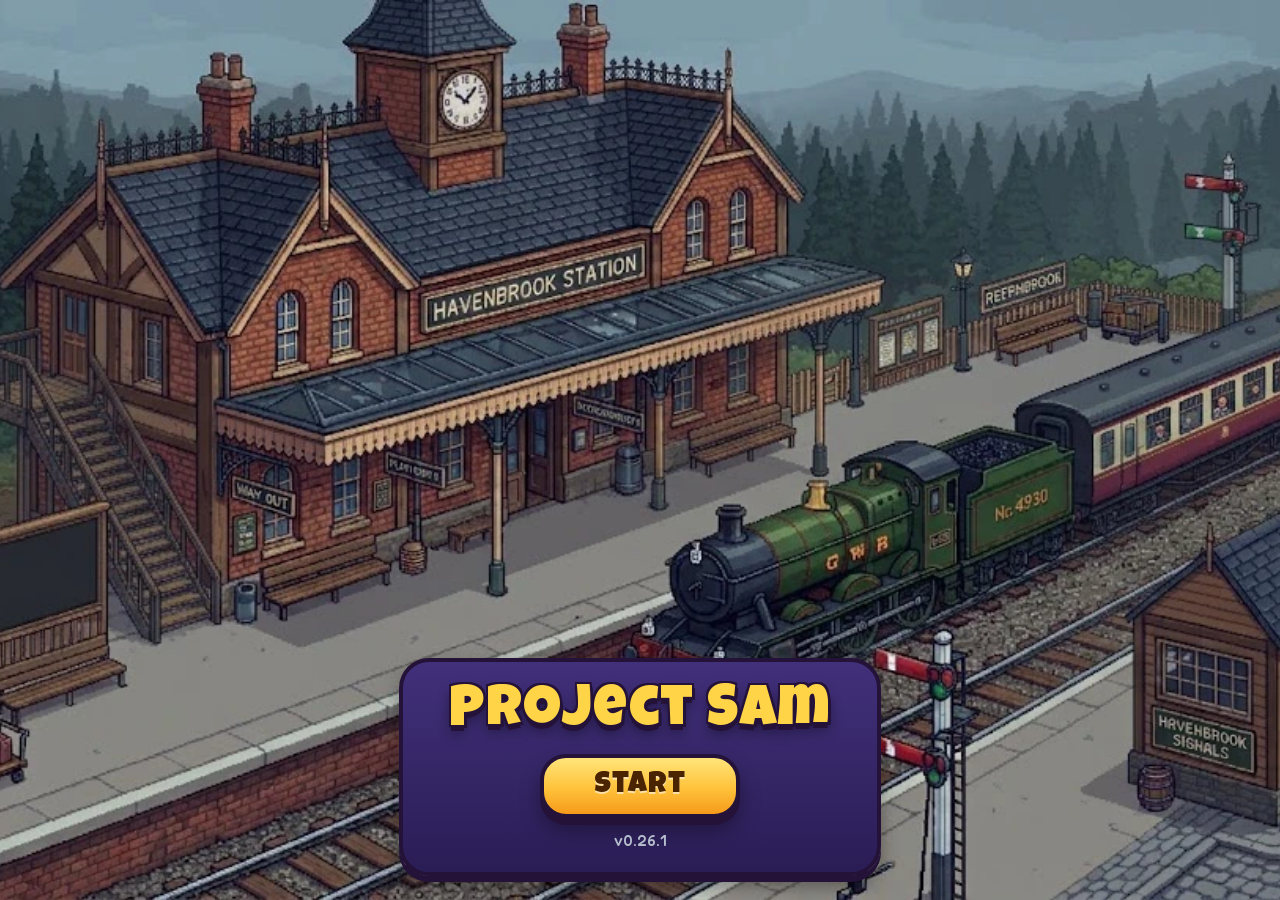
==== index.html @ e3037da8 "fix: Letter Jumble can't get stuck from mashing letters (v0.26.1) A wrong try cleared the slots 500 " ====
<!doctype html>
<html lang="en-GB">
<head>
  <meta charset="utf-8">
  <!-- Fill the iPad screen, no pinch or double-tap zoom while playing. -->
  <meta name="viewport" content="width=device-width, initial-scale=1, maximum-scale=1, user-scalable=no, viewport-fit=cover">
  <!-- Added to the Home Screen, it opens full screen like an app. -->
  <meta name="apple-mobile-web-app-capable" content="yes">
  <meta name="mobile-web-app-capable" content="yes">
  <meta name="apple-mobile-web-app-status-bar-style" content="black-translucent">
  <!-- The Home Screen icon: the castle (Sam). -->
  <link rel="apple-touch-icon" href="assets/icons/apple-touch-icon.png">
  <meta name="apple-mobile-web-app-title" content="Project Sam">
  <title>Project Sam</title>
  <!-- STAMP (tools/stamp.py writes this; don't edit by hand) -->
  <script type="importmap">{
  "imports": {
    "./js/castle-ui.js": "./js/castle-ui.js?v=0.26.1",
    "./js/castle.js": "./js/castle.js?v=0.26.1",
    "./js/characters.js": "./js/characters.js?v=0.26.1",
    "./js/dialogue.js": "./js/dialogue.js?v=0.26.1",
    "./js/engine.js": "./js/engine.js?v=0.26.1",
    "./js/firebase-net.js": "./js/firebase-net.js?v=0.26.1",
    "./js/fit.js": "./js/fit.js?v=0.26.1",
    "./js/game.js": "./js/game.js?v=0.26.1",
    "./js/lobby.js": "./js/lobby.js?v=0.26.1",
    "./js/main.js": "./js/main.js?v=0.26.1",
    "./js/mission-more.js": "./js/mission-more.js?v=0.26.1",
    "./js/mission-ui.js": "./js/mission-ui.js?v=0.26.1",
    "./js/missions.js": "./js/missions.js?v=0.26.1",
    "./js/multiplayer-ui.js": "./js/multiplayer-ui.js?v=0.26.1",
    "./js/net-engine.js": "./js/net-engine.js?v=0.26.1",
    "./js/net.js": "./js/net.js?v=0.26.1",
    "./js/puppets.js": "./js/puppets.js?v=0.26.1",
    "./js/save.js": "./js/save.js?v=0.26.1",
    "./js/sound.js": "./js/sound.js?v=0.26.1",
    "./js/ui.js": "./js/ui.js?v=0.26.1",
    "./js/version.js": "./js/version.js?v=0.26.1",
    "./js/voice.js": "./js/voice.js?v=0.26.1"
  }
}</script>
  <link rel="stylesheet" href="css/style.css?v=0.26.1">
  <!-- /STAMP -->
</head>
<body>
  <!-- 1. The station: Sam's picture and a Start button. -->
  <!-- The whole game, designed at iPad size and shrunk evenly to fit
       smaller screens (phones), by js/fit.js. -->
  <div id="app">
    <section id="screen-station" class="screen station">
      <img id="station-picture" src="assets/station.webp" alt="Havenbrook Station">
      <div class="station-panel">
        <h1 id="title">Project Sam</h1>
        <button id="carry-on" class="big" hidden>Carry on</button>
        <button id="rejoin" class="big" hidden>Rejoin your game</button>
        <button id="start" class="big">Start</button>
        <button id="debug" class="big" hidden>Test a mission</button>
        <p id="version">v0.0.0</p>
      </div>
    </section>

    <!-- 2. Who do you want to be? -->
    <!-- Phase 8: single player or multiplayer (Sam), with icons. -->
    <section id="screen-mode" class="screen pick" hidden>
      <h2>How do you want to play?</h2>
      <div class="mode-buttons">
        <button id="mode-single" class="big mode-button"><span class="mode-icon" data-icon="one"></span>Single player</button>
        <button id="mode-multi" class="big mode-button"><span class="mode-icon" data-icon="many"></span>Multiplayer</button>
      </div>
      <button id="mode-back" class="small">Back</button>
    </section>

    <section id="screen-multi" class="screen pick" hidden>
      <h2>Multiplayer</h2>
      <p class="hint">Everyone plays on their own iPad or phone. Keep your role secret!</p>
      <div class="mode-buttons">
        <button id="multi-host" class="big mode-button"><span class="mode-icon" data-icon="crown"></span>Host a game</button>
        <button id="multi-join" class="big mode-button"><span class="mode-icon" data-icon="key"></span>Join a game</button>
      </div>
      <p id="multi-error" class="most-votes" hidden></p>
      <button id="multi-back" class="small">Back</button>
    </section>

    <section id="screen-mp-join" class="screen pick" hidden>
      <h2>Type the code</h2>
      <p class="hint">Ask the host for the 4 symbols on their screen.</p>
      <div id="mp-join-slots" class="code-slots"></div>
      <div id="mp-join-symbols" class="symbol-buttons"></div>
      <p id="mp-join-error" class="most-votes" hidden></p>
      <div class="mode-buttons">
        <button id="mp-join-clear" class="small">Start again</button>
        <button id="mp-join-go" class="big" disabled>Join</button>
      </div>
      <button id="mp-join-back" class="small">Back</button>
    </section>

    <section id="screen-lobby" class="screen pick" hidden>
      <h2 id="lobby-title">Your game</h2>
      <div id="lobby-code" class="code-slots"></div>
      <p id="lobby-hint" class="hint"></p>
      <label id="lobby-name-row" class="name-row">Your first name
        <input id="lobby-name" type="text" maxlength="12" autocomplete="off" autocapitalize="words" spellcheck="false" placeholder="Type it here">
      </label>
      <div id="lobby-players" class="final-votes"></div>
      <div id="lobby-cards" class="cards"></div>
      <button id="lobby-start" class="big" hidden disabled>Start the game</button>
      <div id="lobby-soon" class="mission-result" hidden>
        <p>The game has started! Multiplayer is still being built, so this is as far as it goes for now.</p>
        <button id="lobby-leave" class="big">Back to the station</button>
      </div>
    </section>

    <section id="screen-pick" class="screen pick" hidden>
      <h2>Who do you want to be?</h2>
      <div id="cards" class="cards"></div>
      <button id="choose" class="big" disabled>Choose</button>
    </section>

    <!-- 3. Who you are, and your secret: Faithful or Traitor. The castle
         comes next (Phase 3). -->
    <section id="screen-ready" class="screen ready" hidden>
      <div id="ready-badge" class="badge big-badge"></div>
      <h2 id="ready-who"></h2>
      <p id="ready-side" class="ready-side"></p>
      <p class="ready-next">The train to the castle leaves soon...</p>
      <button id="to-castle" class="big">All aboard!</button>
    </section>

    <!-- 3b. The train ride to the castle (the steam train sound plays here). -->
    <section id="screen-train" class="screen train" hidden>
      <h2 class="train-text">All aboard! The train is taking you to the castle...</h2>
    </section>

    <!-- 4. The castle: walk around the rooms as a paper puppet (castle-ui.js,
         puppets.js). Tap the floor to walk, a door to change room, someone to
         chat. -->
    <section id="screen-castle" class="screen castle" hidden>
      <div id="stage" class="stage">
        <img id="room-picture" class="room-picture" alt="">
        <div id="puppets" class="puppets"></div>
        <!-- Names in their own layer on top, spaced apart: easy to tap. -->
        <div id="names" class="names"></div>
        <button id="door-left" class="door door-left"></button>
        <button id="door-right" class="door door-right"></button>
      </div>
      <div class="topbar castle-top">
        <h2 id="castle-day">Day 1 at the castle</h2>
        <button id="voices" class="small">Voices: On</button>
      </div>
      <p id="fellows" class="fellows" hidden></p>
      <p id="no-murder" class="no-murder" hidden>No murder tonight</p>
      <p id="room-name" class="room-name"></p>
      <p class="hint walk-hint">Tap the floor to walk. Tap someone to chat.</p>
      <button id="to-table" class="big table-button">Go to the Round Table</button>
    </section>

    <!-- 5. A chat: pick a question, they answer. -->
    <section id="screen-chat" class="screen chat" hidden>
      <div id="chat-picture" class="chat-picture"></div>
      <h2 id="chat-name"></h2>
      <div id="bubble" class="bubble" hidden>
        <p id="bubble-text"></p>
        <ol id="bubble-list" class="bubble-list" hidden></ol>
      </div>
      <div id="questions" class="questions"></div>
      <button id="chat-back" class="big">Back</button>
    </section>

    <!-- 5a. Joining two people who are chatting. -->
    <section id="screen-join" class="screen chat" hidden>
      <div id="join-pictures" class="join-pictures"></div>
      <h2 id="join-names"></h2>
      <div class="bubble"><p><b id="join-who"></b> <span id="join-text"></span></p></div>
      <div id="join-actions" class="join-actions"></div>
      <button id="join-back" class="big">Back</button>
    </section>

    <!-- 5b. Round Table talk: people accuse and defend; Sam joins in. -->
    <!-- The slow-motion walk to the Round Table, every day (Sam). -->
    <section id="screen-walk" class="screen table walk" hidden>
      <h2 id="walk-title">The Round Table</h2>
      <div id="walk-line" class="walk-line"></div>
    </section>

    <section id="screen-talk" class="screen table" hidden>
      <h2>The Round Table</h2>
      <div id="talk-lines" class="talk-lines"></div>
      <div id="talk-options" class="questions" hidden></div>
      <button id="to-vote" class="big" hidden>Time to vote</button>
    </section>

    <!-- 6. The Round Table: tap who you think is a Traitor. -->
    <section id="screen-table" class="screen table" hidden>
      <h2>Who do you think is a Traitor?</h2>
      <div id="table-cards" class="cards"></div>
      <button id="cast-vote" class="big" disabled>Write it on my chalkboard</button>
    </section>

    <!-- 7. Everyone shows their chalkboard. -->
    <section id="screen-votes" class="screen table" hidden>
      <h2>The votes</h2>
      <div id="boards" class="boards"></div>
      <p id="tally" class="tally" hidden></p>
      <p id="most-votes" class="most-votes" hidden></p>
      <button id="to-reveal" class="big" hidden>Find out...</button>
    </section>

    <!-- 8. Banished: drum roll, then "I am a... FAITHFUL!" -->
    <section id="screen-banished" class="screen table" hidden>
      <div id="banished-picture"></div>
      <h2 id="banished-name"></h2>
      <p id="reveal" class="reveal"></p>
      <div id="after-reveal" hidden>
        <button id="next-day" class="big">Night falls...</button>
      </div>
      <div id="game-over" class="game-over" hidden>
        <p id="game-over-text"></p>
        <button id="play-again" class="big">Play again</button>
      </div>
    </section>

    <!-- The final after day 12: end it, or banish again? (Sam) -->
    <!-- The final at the fire pit (Sam's drawings): green flame to end the
         game, red flame to banish again. -->
    <section id="screen-final" class="screen table final" hidden>
      <h2>The final!</h2>
      <p id="final-text" class="most-votes final-text"></p>
      <div id="final-choice" class="final-choice"></div>
      <div id="final-stage" class="final-stage" hidden>
        <div id="final-speaker" class="final-speaker"></div>
        <div class="pit">
          <img id="final-flame" class="flame" alt="" hidden>
          <img class="fire-pit" src="assets/final/fire-pit.png" alt="The fire pit">
        </div>
      </div>
      <div id="final-votes" class="final-votes"></div>
      <p id="final-result" class="most-votes" hidden></p>
      <button id="final-next" class="big" hidden></button>
    </section>

    <!-- The end: the big reveal, the money, a party, every Traitor (Sam). -->
    <section id="screen-ending" class="screen table ending" hidden>
      <h2 id="ending-title">The big reveal!</h2>
      <div id="ending-reveal" class="final-votes"></div>
      <div id="ending-result" class="ending-result" hidden>
        <p id="ending-winner" class="reveal"></p>
        <p id="ending-money" class="most-votes"></p>
        <p class="gone-title">All the Traitors this game</p>
        <div id="ending-traitors" class="final-votes"></div>
        <button id="ending-play-again" class="big">Play again</button>
      </div>
      <div id="confetti" class="confetti" hidden></div>
    </section>

    <!-- 9. Night, for a Faithful: wait... is there a letter? -->
    <section id="screen-night" class="screen night" hidden>
      <h2 id="night-title">Night falls...</h2>
      <p id="night-text" class="night-text">The Traitors are meeting in secret.</p>
      <!-- A sealed letter: tap it to open (Gareth). -->
      <button id="envelope" class="envelope" hidden>
        <span class="envelope-flap"></span>
        <span class="wax-seal">T</span>
        <span class="envelope-label">Tap to open</span>
      </button>
      <div id="letter" class="letter" hidden>
        <p>By order of the Traitors,</p>
        <p id="letter-big" class="letter-big">you have been murdered.</p>
      </div>
      <button id="to-breakfast" class="big" hidden>Go to breakfast</button>
      <div id="night-over" class="game-over" hidden>
        <button id="night-play-again" class="big">Play again</button>
      </div>
    </section>

    <!-- 10. Night, for a Traitor: the secret meeting. You pick. -->
    <section id="screen-traitors" class="screen traitors-room" hidden>
      <h2>The Traitors' secret meeting</h2>
      <div id="traitor-ideas" class="ideas"></div>
      <p id="meeting-hint" class="hint">Who will the Traitors murder tonight? You pick.</p>
      <div id="victim-cards" class="cards"></div>
      <button id="murder" class="big" disabled>Send the letter</button>
    </section>

    <!-- 11. Breakfast: people arrive in little groups. Who's missing? -->
    <!-- Debug menu (address ends ?debug): play any mission on its own. -->
    <section id="screen-debug" class="screen mission" hidden>
      <h2>Test a mission</h2>
      <div id="debug-missions" class="questions"></div>
      <button id="debug-back" class="big">Back</button>
    </section>

    <!-- Today's mission (docs/missions.md). -->
    <section id="screen-mission" class="screen mission" hidden>
      <h2 id="mission-name"></h2>
      <p id="mission-how" class="mission-how"></p>
      <p id="mission-status" class="mission-status"></p>
      <div id="bells" class="bells" hidden></div>
      <div id="pies" class="pies" hidden></div>
      <div id="catapult" class="catapult" hidden></div>
      <div id="mission-play" class="mission-play" hidden></div>
      <div id="cooking" class="cooking" hidden>
        <div class="diner"><div id="diner-picture"></div><p id="diner-clue" class="diner-clue"></p></div>
        <div id="trucks" class="trucks"></div>
        <button id="serve" class="big" disabled>Serve dinner!</button>
      </div>
      <button id="mission-go" class="big">Start the mission</button>
      <div id="mission-result" class="mission-result" hidden>
        <p id="mission-score"></p>
        <p id="mission-pot"></p>
        <p id="mission-extra"></p>
        <p id="mission-shield"></p>
        <div id="mission-leaders" class="leaders"></div>
        <button id="mission-done" class="big">Go to the castle</button>
      </div>
    </section>

    <section id="screen-breakfast" class="screen breakfast" hidden>
      <h2>Breakfast</h2>
      <div id="arrivals" class="arrivals"></div>
      <!-- The missing one, in a big panel; a red X is drawn across them. -->
      <div id="crossout" class="crossout" hidden>
        <div class="crossout-frame">
          <div id="crossout-picture"></div>
          <svg class="red-x" viewBox="0 0 100 100" preserveAspectRatio="none" aria-hidden="true">
            <line x1="6" y1="6" x2="94" y2="94" pathLength="1"/>
            <line x1="94" y1="6" x2="6" y2="94" pathLength="1"/>
          </svg>
        </div>
        <p id="missing" class="most-votes"></p>
      </div>
      <!-- Then everyone: the ones who have gone are crossed out. -->
      <div id="gone-box" class="gone-box" hidden>
        <p class="gone-title">Everyone at the castle</p>
        <div id="gone" class="gone-row"></div>
      </div>
      <div id="quiet-news" class="quiet-news" hidden>
        <p class="quiet-title">Announcement for TONIGHT</p>
        <p>After today's Round Table, the Traitors will NOT murder anyone tonight.</p>
      </div>
      <p id="dagger-news" class="most-votes dagger-news" hidden></p>
      <button id="start-day" class="big" hidden>Start the day</button>
      <div id="breakfast-over" class="game-over" hidden>
        <p id="breakfast-over-text"></p>
        <button id="breakfast-play-again" class="big">Play again</button>
      </div>
    </section>
    <!-- Multiplayer: who we're waiting for; the host can stop waiting. -->
    <div id="waiting" class="waiting" hidden>
      <span id="waiting-text"></span>
      <button id="dont-wait" class="small" hidden>Don't wait</button>
    </div>
    <!-- Pause: who's who (Gareth). -->
    <button id="pause" class="pause" hidden aria-label="Pause">||</button>
    <div id="overview" class="overview" hidden>
      <h2 id="overview-title">Who's who</h2>
      <p id="overview-pot" class="overview-pot"></p>
      <div id="overview-people" class="overview-people"></div>
      <button id="overview-close" class="big">Back to the game</button>
    </div>
  </div>
  <!-- Phones held upright: please turn sideways. -->
  <div id="turn" class="turn" hidden>
    <div class="turn-phone"></div>
    <p>Turn your phone sideways to play!</p>
  </div>

  <script type="module" src="js/main.js?v=0.26.1"></script>
</body>
</html>
---- css/style.css ----
/* Whole-screen game page for the iPad. */
:root {
  --bg: #1c1f29;
  --panel: rgba(20, 22, 30, 0.82);
  --text: #ffffff;
  --muted: #b5bccc;
  --accent: #f2c14e;
}

html, body {
  margin: 0;
  height: 100%;
  background: var(--bg);
  color: var(--text);
  font-family: var(--font);
  /* Touch play: no text selection, no grey tap flash, no browser pinch. */
  -webkit-user-select: none;
  user-select: none;
  -webkit-tap-highlight-color: transparent;
  touch-action: none;
  overflow: hidden;
}

[hidden] { display: none !important; }

/* Every screen fills the iPad, clear of the rounded corners and home bar. */
.screen {
  position: fixed;
  inset: 0;
  display: flex;
  flex-direction: column;
  align-items: center;
  justify-content: center;
  gap: 16px;
  padding: max(16px, env(safe-area-inset-top)) max(16px, env(safe-area-inset-right))
           max(16px, env(safe-area-inset-bottom)) max(16px, env(safe-area-inset-left));
  box-sizing: border-box;
}

h1, h2 { margin: 0; text-align: center; }
h2 { font-size: 34px; }

button.big {
  min-height: 64px;
  min-width: 200px;
  padding: 12px 32px;
  border: none;
  border-radius: 16px;
  background: var(--accent);
  color: #1c1f29;
  font: 700 28px var(--font);
}
button.big:disabled { opacity: 0.4; }
button.big:active { transform: scale(0.97); }

/* 1. Station */
.station { padding: 0; justify-content: flex-end; }
#station-picture {
  position: absolute;
  inset: 0;
  width: 100%;
  height: 100%;
  object-fit: cover;
}
.station-panel {
  position: relative;
  margin-bottom: max(24px, env(safe-area-inset-bottom));
  padding: 20px 40px;
  border-radius: 20px;
  background: var(--panel);
  display: flex;
  flex-direction: column;
  align-items: center;
  gap: 12px;
}
#title { font-size: 48px; }
#version { margin: 0; font-size: 16px; color: var(--muted); }

/* 2. Pick a character: the grid can scroll (in portrait it won't all fit). */
.pick { justify-content: flex-start; }
.cards {
  flex: 1;
  width: 100%;
  overflow-y: auto;
  touch-action: pan-y;
  /* Rows of cards, centred, each card as tall as its words (Gareth: rows
     centred; text never outside its box). */
  display: flex;
  flex-wrap: wrap;
  justify-content: center;
  gap: 10px;
  align-content: flex-start;
  align-items: stretch;
}
.card {
  flex: 0 0 150px;
  box-sizing: border-box;
  height: auto;
  display: flex;
  flex-direction: column;
  align-items: center;
  gap: 4px;
  padding: 10px 6px;
  min-height: 140px;
  border: 3px solid transparent;
  border-radius: 14px;
  background: #2a2f3d;
  color: var(--text);
  font-family: inherit;
}
.card.picked { border-color: var(--accent); background: #3a3524; }
.card-name { font-size: 17px; font-weight: 700; text-align: center; overflow-wrap: anywhere; }
.card-about { font-size: 13px; color: var(--muted); text-align: center; overflow-wrap: anywhere; }

.badge {
  width: 56px;
  height: 56px;
  border-radius: 50%;
  display: flex;
  align-items: center;
  justify-content: center;
  font-size: 22px;
  font-weight: 800;
  color: #fff;
  flex: none;
}
.big-badge { width: 120px; height: 120px; font-size: 48px; }

/* Sam's drawings: the whole picture, on its own bit of paper. */
.portrait {
  height: 84px;
  max-width: 100%;
  object-fit: contain;
  border-radius: 8px;
  flex: none;
}
.big-portrait { height: min(46cqh, 340px); border-radius: 14px; }

/* 3. Ready: who you are and your secret */
.ready-side { font-size: 28px; font-weight: 700; margin: 0; }
.ready-side.faithful { color: #7fc4f5; }
.ready-side.traitor { color: #ff7b6b; }
.ready-next { font-size: 20px; color: var(--muted); }

/* 4. The castle: Sam and Gareth's picture behind everything. */
.castle {
  justify-content: flex-start;
  background: url("../assets/castle.jpg") center / cover no-repeat;
}
.castle .cards, .table .cards { background: rgba(20, 22, 30, 0.55); border-radius: 14px; padding: 8px; box-sizing: border-box; }
.topbar { width: 100%; display: flex; align-items: center; justify-content: space-between; gap: 12px; }
.topbar h2, .castle .hint, .fellows { text-shadow: 0 2px 6px #000; }
.hint { margin: 0; font-size: 18px; }
.fellows { margin: 0; font-size: 20px; font-weight: 700; color: #ff9b8c; background: rgba(0,0,0,0.5); padding: 6px 14px; border-radius: 10px; }
button.small {
  min-height: 48px;
  padding: 8px 18px;
  border: none;
  border-radius: 12px;
  background: rgba(255, 255, 255, 0.9);
  color: #1c1f29;
  font: 700 18px var(--font);
}

/* 5. A chat */
.chat { background: #2a2433; }
.chat .big-portrait { height: min(30cqh, 220px); }
.bubble {
  max-width: 560px;
  background: #fff;
  color: #1c1f29;
  border-radius: 20px;
  padding: 14px 22px;
  font-size: 22px;
  font-weight: 600;
}
.bubble p { margin: 0; }
.bubble-list { margin: 8px 0 0; padding: 0; list-style: none; font-size: 20px; }
.questions { display: grid; grid-template-columns: 1fr 1fr; gap: 10px; max-width: 640px; width: 100%; }
.question {
  min-height: 60px;
  border: none;
  border-radius: 14px;
  background: #3b5998;
  color: #fff;
  font: 700 19px var(--font);
}
.question:active { transform: scale(0.97); }

/* 6-8. The Round Table room */
.table {
  justify-content: flex-start;
  background: linear-gradient(rgba(10, 8, 6, 0.45), rgba(10, 8, 6, 0.45)),
              url("../assets/round-table.jpg") center / cover no-repeat;
}
.table h2 { text-shadow: 0 2px 6px #000; }

/* Chalkboards: dark board, wooden frame, chalky writing. */
.boards {
  flex: 1;
  width: 100%;
  overflow-y: auto;
  touch-action: pan-y;
  display: grid;
  grid-template-columns: repeat(auto-fill, minmax(150px, 1fr));
  gap: 10px;
  align-content: start;
}
.chalkboard {
  display: flex;
  flex-direction: column;
  align-items: center;
  gap: 4px;
  padding: 10px 8px 12px;
  background: #2f3b33;
  border: 6px solid #8a5a33;
  border-radius: 6px;
  box-shadow: 0 3px 8px rgba(0, 0, 0, 0.6);
  animation: pop 0.25s ease-out;
}
.board-voter { font-size: 14px; color: #c8d0c8; }
.chalk {
  font-family: "Chalkboard SE", "Chalkboard", "Comic Sans MS", cursive;
  font-size: 21px;
  color: #f4f4ec;
  text-align: center;
}
@keyframes pop { from { transform: scale(0.6); opacity: 0; } to { transform: scale(1); opacity: 1; } }
.most-votes { margin: 0; font-size: 24px; font-weight: 700; text-shadow: 0 2px 6px #000; }

/* 8. Banished */
#screen-banished { justify-content: center; }
.reveal { font-size: 44px; font-weight: 800; margin: 0; min-height: 56px; text-shadow: 0 3px 8px #000; }
.reveal.faithful { color: #7fc4f5; }
.reveal.traitor { color: #ff7b6b; }
.game-over { display: flex; flex-direction: column; align-items: center; gap: 12px; }
.game-over p { font-size: 26px; font-weight: 700; margin: 0; text-align: center; text-shadow: 0 2px 6px #000; }

/* 9-10. Night: a Faithful waits under the dark castle; the Traitors meet
   in their secret room (Gareth's pictures). */
.night {
  justify-content: center;
  background: linear-gradient(rgba(8, 4, 16, 0.78), rgba(8, 4, 16, 0.78)),
              url("../assets/castle.jpg") center / cover no-repeat;
}
.traitors-room {
  justify-content: flex-start;
  background: linear-gradient(rgba(8, 4, 16, 0.45), rgba(8, 4, 16, 0.45)),
              url("../assets/traitors-room.jpg") center / cover no-repeat;
}
.traitors-room .cards { background: rgba(40, 0, 0, 0.45); border-radius: 14px; padding: 8px; box-sizing: border-box; }
.night-text { font-size: 26px; margin: 0; text-align: center; }
.letter {
  background: #f3ead2;
  color: #3a1d12;
  padding: 24px 40px;
  border-radius: 6px;
  box-shadow: 0 6px 18px rgba(0, 0, 0, 0.7);
  font-family: "Snell Roundhand", "Apple Chancery", Georgia, serif;
  font-size: 30px;
  text-align: center;
  transform: rotate(-2deg);
  animation: pop 0.4s ease-out;
}
.letter p { margin: 4px 0; }
.letter-big { font-size: 40px; font-weight: 700; color: #8b1a1a; }
.ideas { display: flex; flex-direction: column; gap: 6px; width: 100%; max-width: 760px; }
.idea { margin: 0; background: rgba(120, 10, 10, 0.75); padding: 8px 14px; border-radius: 10px; font-size: 19px; }

/* 11. Breakfast (Gareth's breakfast room picture). */
.breakfast {
  justify-content: flex-start;
  background: linear-gradient(rgba(30, 20, 5, 0.3), rgba(30, 20, 5, 0.3)),
              url("../assets/breakfast.jpg") center / cover no-repeat;
}
.breakfast h2 { text-shadow: 0 2px 6px #000; }
.arrivals { flex: 1; width: 100%; overflow-y: auto; touch-action: pan-y; display: flex; flex-wrap: wrap; gap: 10px; align-content: flex-start; justify-content: center; }
.arrival { display: flex; gap: 8px; background: rgba(20, 22, 30, 0.75); padding: 8px 10px; border-radius: 14px; animation: pop 0.3s ease-out; }
.arrival-person { display: flex; flex-direction: column; align-items: center; gap: 4px; width: 92px; font-size: 14px; font-weight: 700; text-align: center; }
.arrival-person .portrait { height: 64px; }
.arrival-person .badge { width: 48px; height: 48px; font-size: 18px; }

/* Gone from the castle: greyed out with a red X (Sam's idea). */
.gone-box { background: rgba(20, 22, 30, 0.8); border-radius: 14px; padding: 6px 12px 10px; max-width: 100%; overflow-y: auto; touch-action: pan-y; animation: pop 0.4s ease-out; }
.gone-title { margin: 0 0 6px; font-weight: 700; text-align: center; color: #ffb3a8; }
.gone-row { display: flex; flex-wrap: wrap; gap: 6px; justify-content: center; }
.gone-person { position: relative; width: 80px; color: #aaa; }
/* Grey the picture only, so the red X on top stays red. */
.gone-person .portrait, .gone-person .badge { filter: grayscale(1) brightness(1.15); opacity: 0.85; }
.gone-person::after {
  content: "";
  position: absolute;
  top: 0; left: 50%;
  width: 64px; height: 64px;
  transform: translateX(-50%);
  background:
    linear-gradient(45deg, transparent 44%, #e22 44%, #e22 56%, transparent 56%),
    linear-gradient(-45deg, transparent 44%, #e22 44%, #e22 56%, transparent 56%);
}

/* The missing one at breakfast: a big panel, then a red X is drawn
   across it, one stroke at a time. */
.crossout { display: flex; flex-direction: column; align-items: center; gap: 12px; margin: auto 0; animation: pop 0.4s ease-out; }
.crossout-frame { position: relative; background: rgba(20, 22, 30, 0.8); padding: 14px; border-radius: 18px; }
.crossout-frame .big-portrait { height: min(42cqh, 300px); }
/* Two strokes, corner to corner, drawn one after the other. */
.red-x { position: absolute; inset: 0; width: 100%; height: 100%; pointer-events: none; overflow: visible; }
.red-x line {
  stroke: #e22;
  stroke-width: 7;
  stroke-linecap: round;
  stroke-dasharray: 1;
  stroke-dashoffset: 1;
  filter: drop-shadow(0 2px 3px rgba(0, 0, 0, 0.6));
}
.crossout.crossed .red-x line:nth-child(1) { animation: draw 0.4s ease-out forwards; }
.crossout.crossed .red-x line:nth-child(2) { animation: draw 0.4s ease-out 0.45s forwards; }
.crossout.crossed .big-portrait, .crossout.crossed .big-badge { filter: grayscale(1); transition: filter 0.6s 0.8s; }
@keyframes draw { to { stroke-dashoffset: 0; } }

/* ─── Show off the pictures (Gareth, 2026-10-24: "they get hidden but the
   panels quite a bit"). Panels are see-through and only as tall as they
   need to be; every screen has a picture behind it. ─────────────────────── */
.card { background: rgba(30, 34, 46, 0.78); backdrop-filter: blur(2px); -webkit-backdrop-filter: blur(2px); }
.card.picked { background: rgba(70, 60, 25, 0.88); }
.castle .cards, .table .cards, .traitors-room .cards { background: none; padding: 0; }
.castle { justify-content: space-between; }
.castle .cards, .table .cards, .traitors-room .cards {
  flex: 0 1 auto;
  max-height: 52cqh;
}
.castle .card, .table .card, .traitors-room .card { flex-basis: 120px; }
.castle .card, .table .card, .traitors-room .card { min-height: 0; padding: 6px 4px; }
.castle .card .card-about { display: none; }
.castle .portrait, .table .portrait, .traitors-room .portrait { height: 64px; }
.castle .badge, .table .badge, .traitors-room .badge { width: 48px; height: 48px; font-size: 18px; }

.table { background: linear-gradient(rgba(10, 8, 6, 0.15), rgba(10, 8, 6, 0.15)), url("../assets/round-table.jpg") center / cover no-repeat; justify-content: space-between; }
.boards { flex: 0 1 auto; max-height: 60cqh; grid-template-columns: repeat(auto-fill, minmax(120px, 1fr)); justify-content: center; }
.chalkboard { padding: 6px 6px 8px; border-width: 5px; }
.chalk { font-size: 18px; }

.chat {
  background: linear-gradient(rgba(20, 14, 30, 0.35), rgba(20, 14, 30, 0.35)),
              url("../assets/rooms/hall.jpg") center / cover no-repeat;
}
.chat h2 { text-shadow: 0 2px 6px #000; }
.ready {
  background: linear-gradient(rgba(20, 22, 30, 0.5), rgba(20, 22, 30, 0.5)),
              url("../assets/station.webp") center / cover no-repeat;
}
.ready h2, .ready p { text-shadow: 0 2px 6px #000; }
.night {
  background: linear-gradient(rgba(8, 4, 16, 0.55), rgba(8, 4, 16, 0.55)),
              url("../assets/castle.jpg") center / cover no-repeat;
}
.night h2, .night-text { text-shadow: 0 2px 6px #000; }
.pick {
  background: linear-gradient(rgba(20, 22, 30, 0.55), rgba(20, 22, 30, 0.55)),
              url("../assets/station.webp") center / cover no-repeat;
}
.arrivals { flex: 0 1 auto; }
.arrival { background: rgba(20, 22, 30, 0.6); }

/* Round Table talk */
.talk-lines { display: flex; flex-direction: column; gap: 8px; width: 100%; max-width: 760px; flex: 0 1 auto; overflow-y: auto; touch-action: pan-y; }
.talk-line { display: flex; align-items: center; gap: 10px; animation: pop 0.3s ease-out; }
.talk-line .portrait { height: 64px; }
.talk-line .badge { width: 48px; height: 48px; font-size: 18px; }
.talk-bubble { margin: 0; background: rgba(255, 255, 255, 0.92); color: #1c1f29; padding: 10px 16px; border-radius: 16px; font-size: 19px; }
/* Votes so far, during the chalkboards */
.tally { position: fixed; left: 50%; top: 40%; transform: translate(-50%, -50%); margin: 0; background: rgba(15, 20, 15, 0.92); border: 6px solid #8a5a33; border-radius: 10px; padding: 18px 28px; font: 28px "Chalkboard SE", "Chalkboard", "Comic Sans MS", cursive; color: #f4f4ec; text-align: center; animation: pop 0.3s ease-out; max-width: 80cqw; }

/* ─── The paper puppet castle ───────────────────────────────────────────── */
.castle { background: #0d0f14; padding: 0; justify-content: center; }
/* The room picture at its own shape (16:9), as big as fits; puppets are
   placed in fractions of it, so feet land on the floor at any screen size. */
.stage {
  position: relative;
  width: min(100cqw, calc((100cqh - 140px) * 16 / 9));   /* room for the button below */
  aspect-ratio: 16 / 9;
  overflow: hidden;
  touch-action: none;
}
.room-picture { position: absolute; inset: 0; width: 100%; height: 100%; object-fit: cover; user-select: none; -webkit-user-drag: none; }
.puppets { position: absolute; inset: 0; }
.puppet {
  position: absolute;
  transform: translate(-50%, -100%);
  display: flex;
  flex-direction: column;
  align-items: center;
  cursor: pointer;
}
.puppet-body { height: 100%; display: flex; align-items: flex-end; transform-origin: 50% 100%; }
.puppet-body img { height: 100%; filter: drop-shadow(0 4px 3px rgba(0, 0, 0, 0.55)); }
.puppet.flip .puppet-body img { transform: scaleX(-1); }
.puppet-badge { width: 70px; height: 70px; font-size: 26px; border: 4px solid #f4f1ea; box-shadow: 0 4px 6px rgba(0,0,0,0.5); }
/* Paper puppets wobble side to side as they walk. */
.puppet.walking .puppet-body { animation: waddle 0.45s ease-in-out infinite; }
@keyframes waddle {
  0%, 100% { transform: rotate(-6deg) translateY(0); }
  50% { transform: rotate(6deg) translateY(-4%); }
}
.puppet-name { margin-top: 2px; font-size: 12px; font-weight: 700; white-space: nowrap; background: rgba(0, 0, 0, 0.55); padding: 1px 6px; border-radius: 8px; }
.puppet.me .puppet-name { background: var(--accent); color: #1c1f29; }
.puppet-chat { visibility: hidden; position: absolute; top: -8px; background: #fff; color: #1c1f29; font-weight: 800; padding: 0 8px; border-radius: 10px; }
.puppet.chatting .puppet-chat { visibility: visible; animation: pop 0.3s ease-out; }
.door {
  position: absolute;
  top: 55%;
  min-height: 52px;
  padding: 6px 12px;
  border: none;
  border-radius: 12px;
  background: rgba(20, 22, 30, 0.75);
  color: #fff;
  font: 700 16px var(--font);
  z-index: 2000;   /* always above the puppets */
}
.door-left { left: 6px; }
.door-right { right: 6px; }
/* The words sit over the picture, top and bottom. */
.castle-top { position: absolute; top: max(8px, env(safe-area-inset-top)); left: 12px; right: 12px; width: auto; }
.castle .fellows { position: absolute; top: 60px; }
.room-name { position: absolute; top: 64px; right: 16px; margin: 0; font-size: 20px; font-weight: 700; text-shadow: 0 2px 6px #000; }
.walk-hint { position: absolute; bottom: 86px; text-shadow: 0 2px 6px #000; }
.table-button { position: absolute; bottom: max(14px, env(safe-area-inset-bottom)); }

/* ─── Gareth's round of fixes, 2026-10-24 ──────────────────────────────── */
/* Sam's portraits hang in picture frames: a gilt frame round a paper mat. */
.portrait {
  background: #f4f1ea;
  padding: 4px;
  border: 5px solid #b8862b;
  border-radius: 3px;
  box-shadow: inset 0 0 0 2px #7a5512, 0 3px 8px rgba(0, 0, 0, 0.55);
  box-sizing: content-box;
}
.big-portrait { padding: 8px; border-width: 10px; box-shadow: inset 0 0 0 3px #7a5512, 0 0 0 3px #e6c06a, 0 6px 16px rgba(0, 0, 0, 0.6); }
/* The reveal at the end of the vote: much bigger. */
.reveal-portrait { height: min(58cqh, 460px) !important; }
/* Talking to someone shows their cut-out puppet. */
.cutout { height: min(38cqh, 300px); filter: drop-shadow(0 6px 6px rgba(0, 0, 0, 0.6)); }
.join-pictures { display: flex; gap: 24px; align-items: flex-end; }
.join-cutout { height: min(32cqh, 250px); }
/* Chat bubbles over puppets: big, white, bouncing dots. */
.puppet-chat {
  top: -52px;
  padding: 12px 18px;
  z-index: 5;
  border-radius: 16px;
  border: 3px solid #1c1f29;
  box-shadow: 0 3px 6px rgba(0, 0, 0, 0.5);
  display: flex;
  gap: 7px;
}
.puppet-chat::after {
  content: "";
  position: absolute;
  bottom: -11px;
  left: 18px;
  border: 8px solid transparent;
  border-top-color: #1c1f29;
}
.puppet-chat i { width: 14px; height: 14px; border-radius: 50%; background: #1c1f29; animation: dot 1s ease-in-out infinite; }
.puppet-chat i:nth-child(2) { animation-delay: 0.15s; }
.puppet-chat i:nth-child(3) { animation-delay: 0.3s; }
@keyframes dot { 0%, 60%, 100% { transform: translateY(0); } 30% { transform: translateY(-6px); } }

/* Name tags: their own layer above all puppets, big enough to tap. */
.names { position: absolute; inset: 0; pointer-events: none; z-index: 1500; }
.name-tag {
  position: absolute;
  pointer-events: auto;
  min-height: 28px;
  padding: 3px 10px;
  border: 2px solid rgba(255, 255, 255, 0.85);
  border-radius: 14px;
  background: rgba(20, 22, 30, 0.85);
  color: #fff;
  font: 700 14px var(--font);
  white-space: nowrap;
}
.name-tag.me { background: var(--accent); color: #1c1f29; border-color: #fff; }
.join-actions { display: flex; gap: 12px; flex-wrap: wrap; justify-content: center; }

/* The train ride to the castle: the station picture, gently rolling. */
.train {
  background: linear-gradient(rgba(20, 22, 30, 0.25), rgba(20, 22, 30, 0.25)),
              url("../assets/station.webp") center / cover no-repeat;
  justify-content: flex-end;
  animation: chuff 0.5s ease-in-out infinite alternate;
}
.train-text { margin-bottom: 40px; background: rgba(20, 22, 30, 0.75); padding: 14px 24px; border-radius: 16px; }
@keyframes chuff { from { background-position: 50% 50%; } to { background-position: 50.6% 50.3%; } }

/* Missions */
.mission {
  background: linear-gradient(rgba(10, 8, 6, 0.45), rgba(10, 8, 6, 0.45)),
              url("../assets/rooms/hall.jpg") center / cover no-repeat;
}
.mission.pies-mission {
  background: linear-gradient(rgba(10, 8, 6, 0.35), rgba(10, 8, 6, 0.35)),
              url("../assets/rooms/kitchen.jpg") center / cover no-repeat;
}
.mission h2 { font-size: 40px; margin: 0; text-shadow: 0 2px 6px #000; }
.mission-how, .mission-status { margin: 0; font-size: 24px; font-weight: 700; text-align: center; text-shadow: 0 2px 6px #000; }
.mission-status { min-height: 32px; color: var(--accent); }
.bells { display: flex; gap: 24px; }
.bell {
  width: 150px; height: 150px; border: 6px solid #2a1d0c; border-radius: 50% 50% 18px 18px;
  font: 800 22px var(--font); color: #1c1f29;
  opacity: 0.75; transition: transform 0.12s, opacity 0.12s, box-shadow 0.12s;
}
.bell.lit { opacity: 1; transform: scale(1.12) rotate(-6deg); box-shadow: 0 0 40px 12px #fff6; }
.pies { position: relative; width: 640px; max-width: 100%; height: 190px; }
.pie {
  position: absolute; top: 20px; width: 170px; height: 150px; border: none; padding: 0;
  background: transparent; transition-property: left; transition-timing-function: ease-in-out;
}
.pie .crust {
  position: absolute; inset: 30px 0 0; border-radius: 50%;
  background: radial-gradient(circle at 50% 40%, #e6b36a, #b97a32 70%, #7d4c18);
  border: 5px solid #5a3510;
}
.pie .chilli {
  position: absolute; left: 60px; top: 0; width: 50px; height: 70px; border-radius: 50% 50% 50% 50% / 30% 30% 70% 70%;
  background: #d8261c; border: 4px solid #6b0f09; transform: rotate(20deg); display: none; z-index: 1;
}
.pie.show-chilli .chilli { display: block; }
.pie.right .crust { box-shadow: 0 0 30px 10px #6f6; }
.pie.wrong .crust { box-shadow: 0 0 30px 10px #f66; }
.mission-result { display: flex; flex-direction: column; align-items: center; gap: 6px; background: rgba(20, 22, 30, 0.8); padding: 16px 28px; border-radius: 18px; }
.mission-result p { margin: 0; font-size: 24px; font-weight: 700; text-align: center; }

/* The slow-motion walk to the Round Table */
.walk { justify-content: flex-start; overflow: hidden; }
.walk-line {
  position: absolute; left: 0; bottom: 6%; display: flex; gap: 6px; align-items: flex-end;
  white-space: nowrap; animation: walk-across 12s linear forwards;
}
.walk-line .cutout { height: 170px; width: auto; animation: slow-waddle 1.4s ease-in-out infinite; transform-origin: 50% 100%; }
.walk-line .cutout:nth-child(odd) { animation-delay: -0.7s; }
@keyframes walk-across { from { transform: translateX(70cqw); } to { transform: translateX(calc(-100% + 100cqw)); } }
@keyframes slow-waddle { 0%, 100% { transform: rotate(-3deg) translateY(0); } 50% { transform: rotate(3deg) translateY(-8px); } }

.mission.garden-mission {
  background: linear-gradient(rgba(10, 8, 6, 0.35), rgba(10, 8, 6, 0.35)),
              url("../assets/rooms/garden.jpg") center / cover no-repeat;
}
/* Catapults: the shooting gallery */
.catapult { display: flex; flex-direction: column; align-items: center; gap: 6px; }
.gallery-field {
  position: relative; width: 880px; max-width: 92cqw; aspect-ratio: 16 / 9; max-height: 62cqh; overflow: hidden;
  border: 6px solid #3d3830; border-radius: 14px; touch-action: none;
  background: linear-gradient(rgba(0,0,0,0.15), rgba(0,0,0,0.15)), url("../assets/rooms/garden.jpg") center / cover;
}
.flyer { position: absolute; transform: translate(-50%, -50%); width: 9%; aspect-ratio: 1; pointer-events: none; transition: opacity 0.4s; }
.flyer .portrait, .flyer .badge { width: 100%; height: 100%; box-sizing: border-box; }
.flyer.hit { opacity: 0; transform: translate(-50%, 0) rotate(40deg); transition: opacity 0.6s, transform 0.6s; }
.shield-target {
  width: 80%; height: 92%; margin: 0 auto; background: linear-gradient(#f2c14e, #c48a1c); border: 5px solid #7a5412;
  border-radius: 10px 10px 50% 50%;
}
.fork { position: absolute; left: 50%; top: 82%; width: 12%; height: 20%; transform: translateX(-50%); border: 10px solid #6b4a22; border-bottom: none; border-radius: 40% 40% 0 0; pointer-events: none; }
.bands { position: absolute; inset: 0; width: 100%; height: 100%; pointer-events: none; }
.bands line { stroke: #3a2510; stroke-width: 0.8; }
.stone { position: absolute; width: 5%; aspect-ratio: 1; border-radius: 50%; background: radial-gradient(circle at 35% 35%, #bbb, #555); box-shadow: 0 3px 6px rgba(0,0,0,0.6); pointer-events: none; }
.splat { position: absolute; width: 6%; aspect-ratio: 1; transform: translate(-50%, -50%); border-radius: 50%; background: radial-gradient(circle, #fff 0 20%, rgba(255,255,255,0) 70%); animation: pop 0.3s ease-out; pointer-events: none; }
.stones { margin: 0; font-size: 22px; font-weight: 700; text-shadow: 0 2px 6px #000; }

/* Cooking Challenge */
.cooking { display: flex; flex-wrap: wrap; justify-content: center; align-items: flex-start; gap: 12px; max-width: 980px; }
.diner { width: 200px; display: flex; flex-direction: column; align-items: center; gap: 6px; }
.diner .cutout { height: 150px; width: auto; }
.diner-clue { margin: 0; background: #fff; color: #1c1f29; padding: 8px 10px; border-radius: 14px; font-size: 17px; font-weight: 700; text-align: center; }
.trucks { display: flex; gap: 10px; }
.truck { width: 220px; display: flex; flex-direction: column; gap: 6px; background: rgba(20, 22, 30, 0.8); padding: 10px; border-radius: 16px; }
.truck h3 { margin: 0; font-size: 20px; text-align: center; }
.food, .box { min-height: 48px; border: none; border-radius: 12px; background: #3b5998; color: #fff; font: 700 18px var(--font); }
.food.picked { background: var(--accent); color: #1c1f29; }
.box { background: #6b4a22; border: 3px dashed #e6c58a; }
.box.picked { background: var(--accent); color: #1c1f29; }
.box.has-shield { background: #2e8b57; }
#serve { width: 100%; max-width: 420px; }

/* The other nine missions */
.mission-play, .mission-box { display: flex; flex-direction: column; align-items: center; gap: 12px; max-width: 980px; width: 100%; }
.shake { animation: shake 0.4s; }
@keyframes shake { 25% { transform: translateX(-10px); } 75% { transform: translateX(10px); } }
/* Who Was Where? */
.where-rooms { display: grid; grid-template-columns: 1fr 1fr; gap: 10px; width: 100%; max-width: 760px; }
.where-room { position: relative; height: 200px; border-radius: 16px; background-size: cover; background-position: center; border: 4px solid #2a1d0c; display: flex; flex-direction: column; justify-content: space-between; padding: 8px; }
.where-room-name { align-self: flex-start; background: rgba(0, 0, 0, 0.7); padding: 2px 10px; border-radius: 10px; font-weight: 800; font-size: 20px; }
.where-people { display: flex; gap: 6px; justify-content: center; }
.where-people .portrait, .where-people .badge { width: 80px; height: 80px; }
.where-options { display: flex; gap: 12px; flex-wrap: wrap; justify-content: center; }
.where-option, .print-option, .gallery-pick { border: none; border-radius: 16px; background: rgba(20, 22, 30, 0.8); color: #fff; padding: 10px; display: flex; flex-direction: column; align-items: center; gap: 6px; font: 700 17px var(--font); }
.where-option .portrait, .where-option .badge { width: 110px; height: 110px; }
/* Letter Jumble */
.jumble-answer, .jumble-tiles, .jumble-tools { display: flex; gap: 8px; justify-content: center; flex-wrap: wrap; }
.jumble-slot { width: 60px; height: 70px; border-bottom: 5px solid #fff; font-size: 44px; font-weight: 800; text-align: center; text-shadow: 0 2px 6px #000; }
.jumble-tile { width: 70px; height: 70px; border: none; border-radius: 14px; background: var(--accent); color: #1c1f29; font: 800 38px var(--font); }
.jumble-tile:disabled { opacity: 0.25; }
.jumble-tools .question { min-width: 180px; }
/* Secret Code */
.code-key { display: flex; flex-wrap: wrap; gap: 6px; justify-content: center; background: rgba(245, 235, 210, 0.95); color: #1c1f29; padding: 8px 12px; border-radius: 14px; max-width: 760px; }
.code-pair { display: flex; align-items: center; gap: 4px; font-size: 22px; font-weight: 800; padding: 0 6px; }
.code-word { display: flex; gap: 10px; }
.code-cell { display: flex; flex-direction: column; align-items: center; background: rgba(20, 22, 30, 0.8); border-radius: 12px; padding: 6px; border: 3px solid transparent; }
.code-cell.now { border-color: var(--accent); }
.code-letter { min-height: 36px; font-size: 30px; font-weight: 800; }
.code-letters { display: flex; flex-wrap: wrap; gap: 8px; justify-content: center; max-width: 760px; }
.code-button { width: 64px; height: 64px; border: none; border-radius: 14px; background: #3b5998; color: #fff; font: 800 30px var(--font); }
/* Garden Maze */
.maze-row { display: flex; align-items: center; gap: 30px; }
.maze { position: relative; display: grid; width: 594px; max-width: 70cqw; background: #8fbf6a; border: 6px solid #2f5d1f; border-radius: 8px; }
.maze-cell { aspect-ratio: 1; border: 0 solid #2f5d1f; box-sizing: border-box; }
.maze-exit { background: radial-gradient(circle, #f2c14e 30%, transparent 32%); }
.maze-token {
  position: absolute; width: calc(100% / 9 * 0.56); aspect-ratio: 1; transform: translate(-50%, -50%);
  border-radius: 50%; background: #e2453c; border: 3px solid #fff; box-shadow: 0 2px 4px rgba(0,0,0,0.5); pointer-events: none;
}
.joystick { position: relative; width: 170px; height: 170px; flex: none; border-radius: 50%; background: rgba(20, 22, 30, 0.6); border: 4px solid #fff; touch-action: none; }
.knob { position: absolute; left: 50%; top: 50%; width: 76px; height: 76px; margin: -38px 0 0 -38px; border-radius: 50%; background: var(--accent); box-shadow: 0 3px 8px rgba(0,0,0,0.5); pointer-events: none; }
/* Lost Keys, Treasure Hunt */
.key-room, .treasure-room { position: relative; width: 880px; max-width: 92cqw; aspect-ratio: 16 / 9; max-height: 52cqh; background-size: cover; background-position: center; border-radius: 14px; border: 4px solid #2a1d0c; overflow: hidden; }
.hide { position: absolute; width: 80px; height: 80px; transform: translate(-50%, -50%); border: none; background: transparent; padding: 0; }
.hide .thing { position: relative; z-index: 1; filter: drop-shadow(0 3px 3px rgba(0,0,0,0.6)); transition: transform 0.5s; }
.hide .key-behind { position: absolute; left: 50%; top: 50%; transform: translate(-50%, -50%); opacity: 0; }
.hide.has-key .thing { transform: translateX(46px) rotate(18deg); }
.hide.has-key .key-behind { opacity: 1; filter: drop-shadow(0 0 6px #fff6b0); }
.hide.empty .thing { animation: wobble 0.4s; opacity: 0.55; }
@keyframes wobble { 25% { transform: rotate(-8deg); } 75% { transform: rotate(8deg); } }
.treasure-tabs { display: flex; gap: 8px; }
.treasure-tabs .picked { background: var(--accent); color: #1c1f29; }
.treasure-pop { position: absolute; transform: translate(-50%, -50%); background: #fff; color: #1c1f29; font-weight: 800; padding: 2px 8px; border-radius: 10px; pointer-events: none; animation: pop 0.3s ease-out; }
.treasure-pop.warmer, .treasure-pop.warm { background: #ff9d5c; }
.treasure-pop.colder, .treasure-pop.cold { background: #8fc7ff; }
.gold { position: absolute; width: 60px; height: 60px; transform: translate(-50%, -50%); border-radius: 50%; background: radial-gradient(circle at 35% 35%, #fff6b0, #f2c14e 50%, #b8860b); box-shadow: 0 0 30px 10px #f2c14e; }
/* Muddy Footprints */
.footprint-garden { position: relative; width: 880px; max-width: 92cqw; aspect-ratio: 16 / 9; max-height: 60cqh; background-size: cover; background-position: center; border-radius: 14px; border: 4px solid #2f5d1f; overflow: hidden; }
.print { position: absolute; width: 80px; height: 80px; padding: 0; border: none; background: transparent; display: flex; align-items: center; justify-content: center; }
.print svg { filter: drop-shadow(0 0 2px #fff) drop-shadow(0 0 2px #fff); }
.print.got { filter: drop-shadow(0 0 8px #9be38a); }
.print.wrong { filter: drop-shadow(0 0 8px #ff3b30); }
/* Portrait Gallery */
.gallery { display: flex; flex-wrap: wrap; gap: 10px; justify-content: center; max-width: 820px; min-height: 240px; padding: 12px; background: rgba(60, 40, 20, 0.6); border-radius: 16px; }
.gallery .portrait, .gallery .badge { width: 110px; height: 110px; }
.gallery.dark { background: #000; width: 820px; max-width: 92cqw; }
.gallery-pick { padding: 4px; }
/* Lights Out */
.whole-shield { width: 300px; height: 300px; border-radius: 12px; }
.lights-area { position: relative; display: flex; gap: 30px; align-items: flex-start; }
.lights-board { display: grid; grid-template-columns: repeat(3, 100px); gap: 0; border: 4px solid #f2c14e; }
.slot { width: 100px; height: 100px; padding: 0; border: 1px dashed #fff6; background: #111; }
.lights-tray { display: grid; grid-template-columns: repeat(3, 100px); gap: 6px; min-height: 312px; }
.piece { display: block; width: 100px; height: 100px; padding: 0; border: none; background-size: 300px 300px; }
.lights-tray .piece.picked, .slot.picked { outline: 5px solid var(--accent); outline-offset: -5px; position: relative; z-index: 2; }
.slot .piece { pointer-events: none; }
#lights-done { position: relative; z-index: 3; }
.flicker { position: absolute; inset: -10px; background: #000; pointer-events: none; animation: flicker 3.2s infinite; }
@keyframes flicker {
  0%, 18%, 22%, 48%, 52%, 55%, 80%, 100% { opacity: 0.88; }
  20%, 50%, 53.5%, 82% { opacity: 0.05; }
}

/* The whole game in one box, at its design size, shrunk evenly to fit
   small screens (js/fit.js sets --fit, and the box's size). Sizes inside
   use cqw/cqh (this box) instead of vw/vh (the real screen). */
#app {
  position: fixed; left: 0; top: 0; width: 100vw; height: 100vh; overflow: hidden;
  container-type: size; transform: scale(var(--fit, 1)); transform-origin: 0 0;
}
.turn {
  position: fixed; inset: 0; z-index: 9999; display: flex; flex-direction: column; align-items: center; justify-content: center;
  gap: 24px; background: #0d0f14; color: #fff; text-align: center; padding: 24px;
}
.turn[hidden] { display: none; }
.turn p { font-size: 26px; font-weight: 800; margin: 0; }
.turn-phone { width: 60px; height: 100px; border: 6px solid #f2c14e; border-radius: 12px; animation: turn-phone 2s ease-in-out infinite; }
@keyframes turn-phone { 0%, 30% { transform: rotate(0); } 60%, 100% { transform: rotate(-90deg); } }

/* "You": Sam's own character, marked everywhere (Gareth). */
.me-badge { outline: 5px solid var(--accent); outline-offset: 2px; box-shadow: 0 0 18px 6px rgba(242, 193, 78, 0.8); }
.card.me-card { position: relative; background: rgba(242, 193, 78, 0.35); }
.you-ribbon {
  position: absolute; top: -8px; left: 50%; transform: translateX(-50%); z-index: 2;
  background: var(--accent); color: #1c1f29; font: 900 14px var(--font);
  padding: 1px 10px; border-radius: 8px; box-shadow: 0 2px 4px rgba(0,0,0,0.5);
}
.me-cutout { filter: drop-shadow(0 0 6px #f2c14e) drop-shadow(0 0 3px #f2c14e) drop-shadow(0 6px 6px rgba(0, 0, 0, 0.6)); }
.puppet.me .puppet-body img { filter: drop-shadow(0 0 6px #f2c14e) drop-shadow(0 0 3px #f2c14e); }
.chalkboard.me-board { box-shadow: 0 0 16px 6px rgba(242, 193, 78, 0.8); }

/* The sealed letter (Gareth: sealed, unfolds when tapped, read out). */
.envelope {
  position: relative; width: 340px; height: 210px; border: none; border-radius: 10px; padding: 0;
  background: linear-gradient(#efe2c0, #d9c79c); box-shadow: 0 10px 30px rgba(0, 0, 0, 0.6);
  animation: slide-in 0.8s ease-out; perspective: 600px;
}
.envelope-flap {
  position: absolute; left: 0; right: 0; top: 0; height: 120px; transform-origin: 50% 0;
  background: linear-gradient(160deg, #e6d6ad, #cdb987); clip-path: polygon(0 0, 100% 0, 50% 100%);
  transition: transform 0.6s ease-in;
}
.wax-seal {
  position: absolute; left: 50%; top: 92px; width: 64px; height: 64px; margin-left: -32px; border-radius: 50%;
  background: radial-gradient(circle at 35% 35%, #d23a2c, #8b1a1a 70%); color: #f4d9a0;
  font: 900 32px Georgia, serif; line-height: 64px; box-shadow: 0 3px 6px rgba(0, 0, 0, 0.5); transition: opacity 0.3s;
}
.envelope-label { position: absolute; bottom: 10px; left: 0; right: 0; color: #5a3d1a; font: 700 18px var(--font); }
.envelope.opening .wax-seal { opacity: 0; }
.envelope.opening .envelope-flap { transform: rotateX(180deg); }
@keyframes slide-in { from { transform: translateY(120px) rotate(-8deg); opacity: 0; } }
.letter.unfold { animation: unfold 0.9s ease-out; transform-origin: 50% 0; }
@keyframes unfold {
  0% { transform: perspective(800px) rotateX(-90deg) scaleY(0.3); opacity: 0; }
  60% { transform: perspective(800px) rotateX(10deg) scaleY(1); opacity: 1; }
  100% { transform: none; }
}

/* Pause: who's who */
.pause {
  position: absolute; left: 14px; bottom: 14px; z-index: 3000; width: 60px; height: 60px; border-radius: 50%;
  border: 3px solid #fff; background: rgba(20, 22, 30, 0.85); color: #fff; font: 900 22px var(--font);
  box-shadow: 0 3px 8px rgba(0, 0, 0, 0.5);
}
.pause[hidden], .overview[hidden] { display: none; }
.overview {
  position: absolute; inset: 0; z-index: 4000; display: flex; flex-direction: column; align-items: center; gap: 10px;
  padding: 16px; background: rgba(10, 12, 18, 0.96); overflow-y: auto; touch-action: pan-y;
}
.overview h2 { margin: 0; }
.overview-pot { margin: 0; font-size: 20px; font-weight: 700; color: var(--accent); }
.overview-people { display: flex; flex-wrap: wrap; justify-content: center; gap: 8px; max-width: 1000px; }
.who { width: 110px; display: flex; flex-direction: column; align-items: center; gap: 3px; padding: 6px 4px; border-radius: 12px; background: rgba(40, 44, 58, 0.9); }
.who .portrait, .who .badge { width: 64px; height: 64px; }
.who-name { font-size: 13px; font-weight: 700; text-align: center; overflow-wrap: anywhere; }
.who-gone .portrait, .who-gone .badge { filter: grayscale(1) brightness(0.7); }
.who-tag { font-size: 12px; font-weight: 800; padding: 1px 8px; border-radius: 8px; background: #555; color: #fff; }
.who-tag.traitor { background: #c62828; }
.who-tag.faithful { background: #1e5aa8; }
.who-tag.shield { background: var(--accent); color: #1c1f29; }
.who-you { outline: 3px solid var(--accent); }

/* The final and the end */
.final-text { max-width: 760px; text-align: center; font-size: 22px; }
.final-votes { display: flex; flex-wrap: wrap; justify-content: center; gap: 8px; max-width: 980px; }
.final-vote, .ending-tile { animation: pop 0.3s ease-out; }
.ending { justify-content: flex-start; overflow-y: auto; touch-action: pan-y; }
.ending-result { display: flex; flex-direction: column; align-items: center; gap: 8px; background: rgba(20, 22, 30, 0.85); padding: 12px 20px; border-radius: 18px; }
.ending-result .reveal { font-size: 40px; }
.confetti { position: absolute; inset: 0; pointer-events: none; overflow: hidden; z-index: 50; }
.confetti[hidden] { display: none; }
.confetti span { position: absolute; top: -20px; width: 12px; height: 18px; border-radius: 3px; animation: confetti-fall linear infinite; }
@keyframes confetti-fall { to { transform: translateY(110cqh) rotate(720deg); } }
.ending > *, #screen-final > * { flex-shrink: 0; }

/* ═══ Storybook look (Sam, 2026-10-25: "cartoon storybook": big, bouncy,
   chunky buttons, fun round writing, bright colours). Fonts: Fredoka for
   writing, Luckiest Guy for titles (both SIL Open Font Licence, saved in
   assets/fonts so they work offline). ════════════════════════════════════ */
@font-face { font-family: "Fredoka"; src: url("../assets/fonts/fredoka.woff2") format("woff2"); font-weight: 300 700; font-display: swap; }
@font-face { font-family: "Luckiest Guy"; src: url("../assets/fonts/luckiest-guy.woff2") format("woff2"); font-display: swap; }
:root {
  --font: "Fredoka", -apple-system, system-ui, sans-serif;
  --title-font: "Luckiest Guy", "Fredoka", sans-serif;
  --ink: #241238;            /* the dark outline round everything */
  --panel: linear-gradient(#41307a, #2a1d55);
  --accent: #ffd447;
}
html, body { font-family: var(--font); font-weight: 500; }

/* Titles: big cartoon letters with a thick dark outline. */
h1, h2, .reveal, .ending-result .reveal, .turn p {
  font-family: var(--title-font);
  font-weight: 400;
  letter-spacing: 1.5px;
  color: #fff;
  text-shadow: 3px 3px 0 var(--ink), -2px -2px 0 var(--ink), 2px -2px 0 var(--ink), -2px 2px 0 var(--ink), 0 6px 0 var(--ink), 0 8px 14px rgba(0, 0, 0, 0.45);
}
#title { font-size: 58px; color: var(--accent); }
h2 { font-size: 40px; }
.reveal.faithful { color: #8fd3ff; }
.reveal.traitor { color: #ff8a7a; }
.most-votes, .mission-how, .mission-status, .hint, .final-text, .stones {
  text-shadow: 2px 2px 0 var(--ink), -1px -1px 0 var(--ink), 1px -1px 0 var(--ink), -1px 1px 0 var(--ink);
}

/* Chunky buttons that squash when you press them. */
button { font-family: var(--font); cursor: pointer; }
button.big {
  font-family: var(--title-font); font-weight: 400; font-size: 30px; letter-spacing: 1px;
  color: #4a2300; text-shadow: 0 2px 0 rgba(255, 255, 255, 0.55);
  background: linear-gradient(#ffe57a, #ffc23a 55%, #f59a1b);
  border: 4px solid var(--ink); border-radius: 26px;
  box-shadow: 0 7px 0 var(--ink), 0 12px 20px rgba(0, 0, 0, 0.35);
  transition: transform 0.08s, box-shadow 0.08s;
}
button.big:active:not(:disabled) { transform: translateY(5px); box-shadow: 0 2px 0 var(--ink), 0 4px 8px rgba(0, 0, 0, 0.3); }
button.big:disabled { opacity: 1; filter: grayscale(0.9) brightness(0.8); }
.question {
  font-weight: 600; font-size: 19px; color: #fff; text-shadow: 0 2px 0 rgba(0, 0, 0, 0.35);
  background: linear-gradient(#6fb6ff, #3b7de0 60%, #2c63c4);
  border: 3px solid var(--ink); border-radius: 20px;
  box-shadow: 0 5px 0 var(--ink), 0 8px 14px rgba(0, 0, 0, 0.3);
  transition: transform 0.08s, box-shadow 0.08s;
}
.question:active { transform: translateY(4px); box-shadow: 0 1px 0 var(--ink); }
button.small, .door {
  font-weight: 600; color: var(--ink);
  background: linear-gradient(#ffffff, #e4e0f5);
  border: 3px solid var(--ink); border-radius: 16px;
  box-shadow: 0 4px 0 var(--ink);
}
button.small:active, .door:active { transform: translateY(3px); box-shadow: 0 1px 0 var(--ink); }
.door { color: var(--ink); }
.pause { background: linear-gradient(#ffe57a, #f5a623); color: var(--ink); border: 4px solid var(--ink); box-shadow: 0 4px 0 var(--ink); }
.name-tag { font-family: var(--font); font-weight: 600; border: 2px solid var(--ink) !important; box-shadow: 0 2px 0 var(--ink); }
.code-button, .jumble-tile, .food, .box {
  border: 3px solid var(--ink) !important; box-shadow: 0 4px 0 var(--ink); font-family: var(--font); font-weight: 700;
  transition: transform 0.08s, box-shadow 0.08s;
}
.code-button:active, .jumble-tile:active, .food:active, .box:active { transform: translateY(3px); box-shadow: 0 1px 0 var(--ink); }
.jumble-tile { font-family: var(--title-font); font-weight: 400; }

/* Storybook panels: rounded purple boxes with a thick outline. */
.station-panel, .mission-result, .ending-result, .truck, .card, .who, .fellows, .room-name {
  background: var(--panel);
  border: 4px solid var(--ink);
  box-shadow: 0 6px 0 var(--ink), 0 10px 18px rgba(0, 0, 0, 0.35);
}
.station-panel { border-radius: 30px; padding: 22px 46px; }
.card { border-radius: 20px; border-width: 3px; box-shadow: 0 5px 0 var(--ink); }
.card.picked { background: linear-gradient(#ffe57a, #f5b02a); color: #3a1d00; border-color: var(--ink); }
.card.picked .card-about { color: #5a3a10; }
.card-name { font-weight: 700; }
.card.me-card { background: linear-gradient(#ffe57a, #f5b02a); color: #3a1d00; }
.who { border-width: 3px; box-shadow: 0 4px 0 var(--ink); }
.fellows { color: #ffb3a8; border-radius: 16px; }
.room-name { padding: 2px 14px; border-radius: 14px; }
.talk-bubble, .bubble, .diner-clue {
  background: #fffaf0; color: var(--ink); border: 3px solid var(--ink); border-radius: 22px;
  box-shadow: 0 4px 0 var(--ink); font-weight: 600;
}
.you-ribbon { font-family: var(--title-font); font-weight: 400; letter-spacing: 1px; border: 2px solid var(--ink); }
.who-tag { font-family: var(--title-font); font-weight: 400; letter-spacing: 0.5px; border: 2px solid var(--ink); }
.overview { background: radial-gradient(circle at 50% 30%, #3b2a6b, #140c2a 80%); }
/* Chalkboards in centred rows too (Gareth: rows centred). */
.boards { display: flex; flex-wrap: wrap; justify-content: center; align-content: flex-start; }
.boards .chalkboard { flex: 0 0 120px; box-sizing: border-box; }
.chalkboard { border-radius: 10px; box-shadow: 0 5px 0 #3a2410, 0 8px 14px rgba(0, 0, 0, 0.35); }
.board-voter { font-family: var(--font); font-weight: 600; }
#debug-missions { display: flex; flex-wrap: wrap; justify-content: center; max-width: 700px; }
#debug-missions .question { flex: 0 0 calc(50% - 5px); min-height: 52px; }

/* Sam's shield necklace, worn by today's shield winners. */
.puppet-body { position: relative; }
.necklace { display: none; position: absolute; left: 50%; top: 27%; height: 26%; width: auto; transform: translateX(-50%); pointer-events: none; filter: drop-shadow(0 2px 2px rgba(0, 0, 0, 0.5)); }
.puppet.has-shield .necklace { display: block; }
.puppet-body .necklace { height: 26% !important; }
.wearing { position: relative; display: inline-block; }
.wearing .necklace { display: block; height: 26%; }
.shield-target { width: 90%; height: auto; margin: 0 auto; background: none; border: none; border-radius: 0; display: block; filter: drop-shadow(0 3px 3px rgba(0,0,0,0.5)); }
.puppet.flip .puppet-body .necklace { transform: translateX(-50%); }
/* Worn round the neck (Sam): the top of the chain, which would be behind
   their neck, is hidden, so the chain seems to go round it. The hidden
   part starts at the neck. */
.necklace { clip-path: inset(34% 0 0 0); top: 15%; }
/* Sam's medallion hangs right of the chain's middle (about 62% across the
   picture), so line the medallion up with the chin, not the picture's
   middle (Gareth: "these all need it further to the left"). */
.necklace, .puppet.flip .puppet-body .necklace { transform: translateX(-62%); }

/* The fire pit final (Sam's drawings) */
.final { justify-content: flex-start; }
.final-choice { display: grid; grid-template-columns: 1fr 1fr; gap: 10px; max-width: 720px; width: 100%; }
.final-option.end { background: linear-gradient(#7be08f, #2f9e4b 60%, #23803b); }
.final-option.banish { background: linear-gradient(#ff8a7a, #d23a2c 60%, #a8261b); }
.final-stage { display: flex; align-items: flex-end; justify-content: center; gap: 30px; min-height: 260px; }
.final-speaker { display: flex; align-items: center; gap: 12px; max-width: 520px; }
.final-speaker .big-portrait { height: 150px; }
.pit { position: relative; width: 200px; height: 250px; flex: none; }
.fire-pit { position: absolute; bottom: 0; left: 0; width: 200px; }
.flame { position: absolute; left: 50%; bottom: 92px; height: 150px; transform: translateX(-50%); transform-origin: 50% 100%; filter: drop-shadow(0 0 14px rgba(255, 220, 120, 0.7)); }
.flame.burn { animation: burn 0.6s ease-out, flicker-flame 0.9s ease-in-out 0.6s infinite alternate; }
@keyframes burn { from { transform: translateX(-50%) scaleY(0.1); opacity: 0; } to { transform: translateX(-50%) scaleY(1); opacity: 1; } }
@keyframes flicker-flame { from { transform: translateX(-50%) scaleY(1) rotate(-2deg); } to { transform: translateX(-50%) scaleY(1.06) rotate(2deg); } }
.mini-flame { height: 34px; width: auto; }

/* Sam's dagger, held all day by whoever the Traitors gave it to. */
.held-dagger { display: none; position: absolute; right: -22%; top: 26%; height: 52%; width: auto; transform: rotate(18deg); pointer-events: none; filter: drop-shadow(0 2px 2px rgba(0, 0, 0, 0.5)); }
.puppet-body .held-dagger { height: 52% !important; }
.puppet.has-dagger .held-dagger, .wearing .held-dagger { display: block; }
.puppet.flip .puppet-body .held-dagger { transform: rotate(18deg); }
.dagger-x2 { position: absolute; top: -10px; right: -10px; background: #d23a2c; color: #fff; font: 400 18px var(--title-font); border: 2px solid var(--ink); border-radius: 12px; padding: 0 6px; }
.chalkboard { position: relative; }
.dagger-news { max-width: 760px; text-align: center; color: #ffb3a8; }

/* The Round Table talk: the list of what people say scrolls, and the
   buttons underneath always stay on the screen (Gareth: they disappeared
   off the bottom). */
#screen-talk { justify-content: flex-start; }
#screen-talk > * { flex-shrink: 0; }
#screen-talk .talk-lines { flex: 1 1 0; min-height: 0; flex-shrink: 1; }
.talk-line { flex-shrink: 0; }

/* A Traitor Sam's fellow Traitors: red, everywhere (Gareth). */
.fellow-badge { outline: 5px solid #e2453c; outline-offset: 2px; box-shadow: 0 0 16px 5px rgba(226, 69, 60, 0.75); }
.card.fellow-card { position: relative; background: linear-gradient(#7a2330, #4a1420); }
.traitor-ribbon { background: #e2453c; color: #fff; }
.fellow-cutout, .puppet.fellow .puppet-body img { filter: drop-shadow(0 0 6px #e2453c) drop-shadow(0 0 3px #e2453c) drop-shadow(0 6px 6px rgba(0, 0, 0, 0.6)); }
.name-tag.fellow { background: #c62828 !important; color: #fff; }

/* A no-murder night: announced at breakfast, reminded in the castle. */
.quiet-news { color: #9be38a; max-width: 760px; text-align: center; }
.no-murder { position: absolute; top: 108px; right: 16px; margin: 0; padding: 4px 14px; border-radius: 14px; background: #2f9e4b; color: #fff; font-weight: 700; border: 3px solid var(--ink); box-shadow: 0 3px 0 var(--ink); }
.choose-option { min-height: 70px; font-size: 22px; }
#victim-cards .choose-option { flex: 0 0 300px; }

/* The no-murder announcement: its own panel, clearly about tonight. */
.quiet-news { max-width: 640px; text-align: center; background: linear-gradient(#2f9e4b, #1f6e35); color: #fff; border: 4px solid var(--ink); border-radius: 20px; box-shadow: 0 6px 0 var(--ink); padding: 10px 20px; animation: pop 0.4s ease-out; }
.quiet-news p { margin: 4px 0; font-size: 20px; font-weight: 600; }
.quiet-news .quiet-title { font-family: var(--title-font); font-size: 26px; letter-spacing: 1px; }

/* Phase 8: single or multiplayer, host or join, the symbol code, the lobby */
.mode-buttons { display: flex; gap: 20px; flex-wrap: wrap; justify-content: center; }
.mode-button { display: flex; flex-direction: column; align-items: center; gap: 6px; min-width: 240px; padding: 16px 28px; }
.symbol-icon { display: inline-flex; align-items: center; justify-content: center; }
.code-slots { display: flex; gap: 12px; }
.code-slot { width: 84px; height: 84px; display: flex; align-items: center; justify-content: center; border-radius: 18px; background: #fffaf0; border: 4px solid var(--ink); box-shadow: 0 4px 0 var(--ink); }
.symbol-buttons { display: grid; grid-template-columns: repeat(4, 90px); gap: 12px; }
.symbol-button { width: 90px; height: 90px; border-radius: 18px; background: linear-gradient(#ffffff, #e4e0f5); border: 3px solid var(--ink); box-shadow: 0 5px 0 var(--ink); display: flex; align-items: center; justify-content: center; }
.symbol-button:active { transform: translateY(4px); box-shadow: 0 1px 0 var(--ink); }
.card.taken { opacity: 0.35; filter: grayscale(1); }
#screen-lobby { justify-content: flex-start; }
#screen-lobby .cards { flex: 1 1 0; min-height: 0; }

/* Multiplayer: waiting for the others */
.waiting[hidden] { display: none; }
.waiting { position: absolute; top: 10px; left: 50%; transform: translateX(-50%); z-index: 3500; display: flex; align-items: center; gap: 12px;
  background: #fffaf0; color: var(--ink); border: 3px solid var(--ink); border-radius: 18px; box-shadow: 0 4px 0 var(--ink); padding: 6px 14px; font-weight: 700; max-width: 90cqw; }

/* Multiplayer: real players in blue, their real names on top (Gareth). */
.player-badge { outline: 5px solid #3b9dff; outline-offset: 2px; box-shadow: 0 0 16px 5px rgba(59, 157, 255, 0.75); }
.fellow-badge.player-badge { box-shadow: 0 0 16px 5px rgba(59, 157, 255, 0.75), 0 0 0 9px rgba(226, 69, 60, 0.9); }
.card.player-card { position: relative; }
.player-ribbon { position: absolute; bottom: -8px; left: 50%; transform: translateX(-50%); z-index: 2; background: #3b9dff; color: #fff;
  font: 400 13px var(--title-font); letter-spacing: 1px; padding: 1px 10px; border-radius: 8px; border: 2px solid var(--ink); }
.puppet.real-player .puppet-body img { filter: drop-shadow(0 0 6px #3b9dff) drop-shadow(0 0 3px #3b9dff); }
.name-tag.real-player { background: #2c63c4 !important; color: #fff; }
.real-name { font-family: var(--title-font); font-weight: 400; letter-spacing: 0.5px; color: #9fd0ff; font-size: 0.95em; }
.name-tag .real-name, .chalkboard .real-name { color: #ffe57a; }
.name-row { display: flex; align-items: center; justify-content: center; gap: 10px; font: 400 20px var(--title-font); margin: 6px 0; }
.name-row input { font: inherit; font-size: 20px; width: 220px; min-height: 48px; padding: 4px 12px; border: 3px solid var(--ink); border-radius: 12px; background: #fffaf0; color: var(--ink); }
.who-name .real-name { color: #2c63c4; }
/* The mission leaderboard (Gareth). */
.leaders { display: flex; flex-direction: column; gap: 4px; margin: 8px auto; max-width: 520px; width: 100%; }
.leader { display: grid; grid-template-columns: 30px 44px 1fr 120px; align-items: center; gap: 8px; padding: 2px 8px; border-radius: 10px; text-align: left; }
.leader .badge, .leader .portrait { width: 40px; height: 40px; }
.leader-place { font: 400 20px var(--title-font); text-align: center; }
.leader-name { font-size: 16px; line-height: 1.1; }
.leader-bar { height: 14px; border: 2px solid var(--ink); border-radius: 8px; background: #fffaf0; overflow: hidden; }
.leader-bar > span { display: block; height: 100%; background: #f2c14e; }
.leader-you { background: rgba(242, 193, 78, 0.35); }
.leader-player { background: rgba(59, 157, 255, 0.25); }
.leader .real-name { color: #2c63c4; }
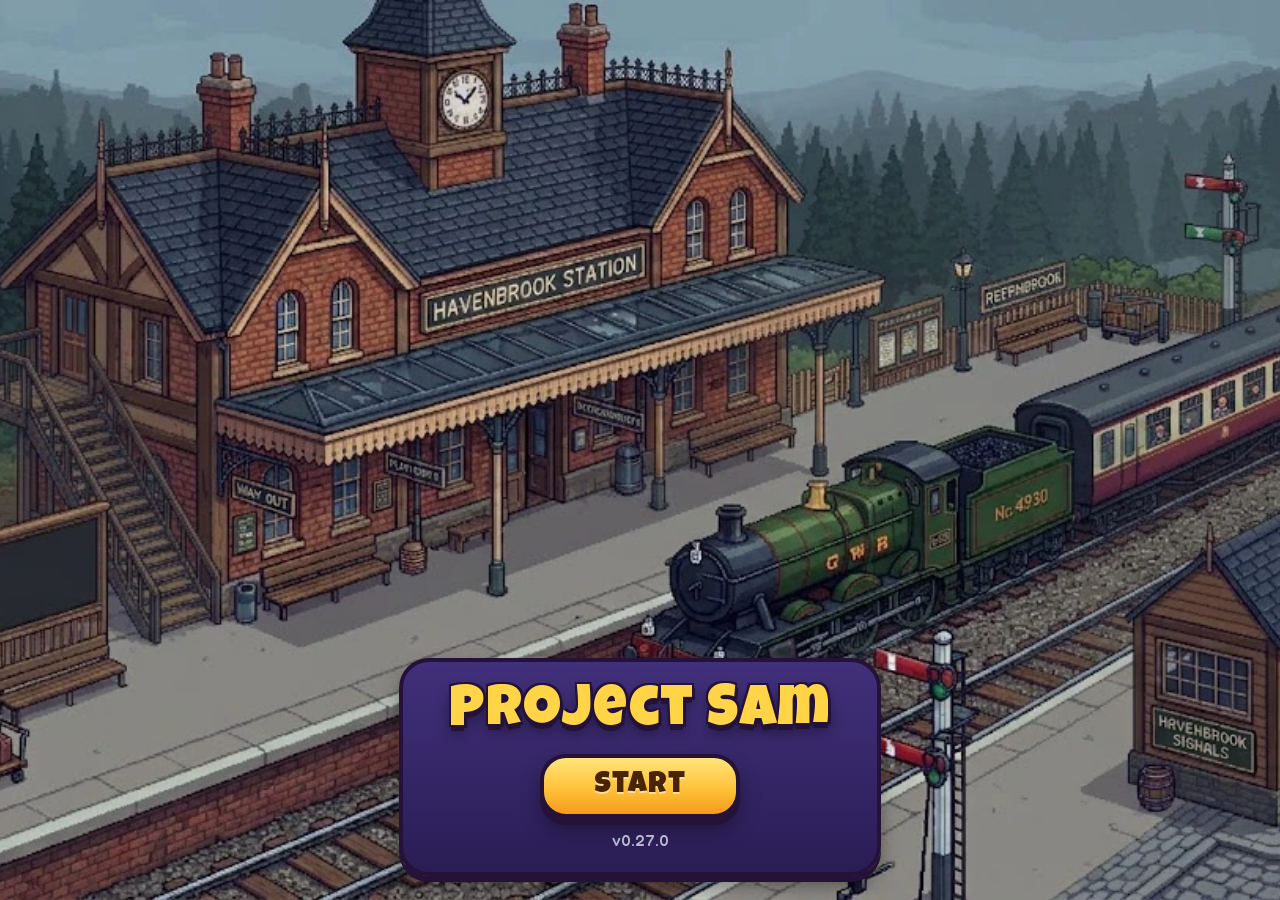
==== commit 3c4e76e7: "fix: night sign kept secret, Round Table bubbles fit, leaderboard fits phones (v0.27.0) - The waitin" ====
--- a/index.html
+++ b/index.html
@@ -15,31 +15,31 @@
   <!-- STAMP (tools/stamp.py writes this; don't edit by hand) -->
   <script type="importmap">{
   "imports": {
-    "./js/castle-ui.js": "./js/castle-ui.js?v=0.26.1",
-    "./js/castle.js": "./js/castle.js?v=0.26.1",
-    "./js/characters.js": "./js/characters.js?v=0.26.1",
-    "./js/dialogue.js": "./js/dialogue.js?v=0.26.1",
-    "./js/engine.js": "./js/engine.js?v=0.26.1",
-    "./js/firebase-net.js": "./js/firebase-net.js?v=0.26.1",
-    "./js/fit.js": "./js/fit.js?v=0.26.1",
-    "./js/game.js": "./js/game.js?v=0.26.1",
-    "./js/lobby.js": "./js/lobby.js?v=0.26.1",
-    "./js/main.js": "./js/main.js?v=0.26.1",
-    "./js/mission-more.js": "./js/mission-more.js?v=0.26.1",
-    "./js/mission-ui.js": "./js/mission-ui.js?v=0.26.1",
-    "./js/missions.js": "./js/missions.js?v=0.26.1",
-    "./js/multiplayer-ui.js": "./js/multiplayer-ui.js?v=0.26.1",
-    "./js/net-engine.js": "./js/net-engine.js?v=0.26.1",
-    "./js/net.js": "./js/net.js?v=0.26.1",
-    "./js/puppets.js": "./js/puppets.js?v=0.26.1",
-    "./js/save.js": "./js/save.js?v=0.26.1",
-    "./js/sound.js": "./js/sound.js?v=0.26.1",
-    "./js/ui.js": "./js/ui.js?v=0.26.1",
-    "./js/version.js": "./js/version.js?v=0.26.1",
-    "./js/voice.js": "./js/voice.js?v=0.26.1"
+    "./js/castle-ui.js": "./js/castle-ui.js?v=0.27.0",
+    "./js/castle.js": "./js/castle.js?v=0.27.0",
+    "./js/characters.js": "./js/characters.js?v=0.27.0",
+    "./js/dialogue.js": "./js/dialogue.js?v=0.27.0",
+    "./js/engine.js": "./js/engine.js?v=0.27.0",
+    "./js/firebase-net.js": "./js/firebase-net.js?v=0.27.0",
+    "./js/fit.js": "./js/fit.js?v=0.27.0",
+    "./js/game.js": "./js/game.js?v=0.27.0",
+    "./js/lobby.js": "./js/lobby.js?v=0.27.0",
+    "./js/main.js": "./js/main.js?v=0.27.0",
+    "./js/mission-more.js": "./js/mission-more.js?v=0.27.0",
+    "./js/mission-ui.js": "./js/mission-ui.js?v=0.27.0",
+    "./js/missions.js": "./js/missions.js?v=0.27.0",
+    "./js/multiplayer-ui.js": "./js/multiplayer-ui.js?v=0.27.0",
+    "./js/net-engine.js": "./js/net-engine.js?v=0.27.0",
+    "./js/net.js": "./js/net.js?v=0.27.0",
+    "./js/puppets.js": "./js/puppets.js?v=0.27.0",
+    "./js/save.js": "./js/save.js?v=0.27.0",
+    "./js/sound.js": "./js/sound.js?v=0.27.0",
+    "./js/ui.js": "./js/ui.js?v=0.27.0",
+    "./js/version.js": "./js/version.js?v=0.27.0",
+    "./js/voice.js": "./js/voice.js?v=0.27.0"
   }
 }</script>
-  <link rel="stylesheet" href="css/style.css?v=0.26.1">
+  <link rel="stylesheet" href="css/style.css?v=0.27.0">
   <!-- /STAMP -->
 </head>
 <body>
@@ -364,6 +364,6 @@
     <p>Turn your phone sideways to play!</p>
   </div>
 
-  <script type="module" src="js/main.js?v=0.26.1"></script>
+  <script type="module" src="js/main.js?v=0.27.0"></script>
 </body>
 </html>
--- a/css/style.css
+++ b/css/style.css
@@ -951,11 +951,11 @@
   font: 400 13px var(--title-font); letter-spacing: 1px; padding: 1px 10px; border-radius: 8px; border: 2px solid var(--ink); }
 .puppet.real-player .puppet-body img { filter: drop-shadow(0 0 6px #3b9dff) drop-shadow(0 0 3px #3b9dff); }
 .name-tag.real-player { background: #2c63c4 !important; color: #fff; }
-.real-name { font-family: var(--title-font); font-weight: 400; letter-spacing: 0.5px; color: #9fd0ff; font-size: 0.95em; }
+.real-name { font-family: var(--title-font); font-weight: 400; letter-spacing: 0.5px; color: #ffe57a; font-size: 0.95em; }
 .name-tag .real-name, .chalkboard .real-name { color: #ffe57a; }
 .name-row { display: flex; align-items: center; justify-content: center; gap: 10px; font: 400 20px var(--title-font); margin: 6px 0; }
 .name-row input { font: inherit; font-size: 20px; width: 220px; min-height: 48px; padding: 4px 12px; border: 3px solid var(--ink); border-radius: 12px; background: #fffaf0; color: var(--ink); }
-.who-name .real-name { color: #2c63c4; }
+.who-name .real-name { color: #ffe57a; }
 /* The mission leaderboard (Gareth). */
 .leaders { display: flex; flex-direction: column; gap: 4px; margin: 8px auto; max-width: 520px; width: 100%; }
 .leader { display: grid; grid-template-columns: 30px 44px 1fr 120px; align-items: center; gap: 8px; padding: 2px 8px; border-radius: 10px; text-align: left; }
@@ -967,3 +967,21 @@
 .leader-you { background: rgba(242, 193, 78, 0.35); }
 .leader-player { background: rgba(59, 157, 255, 0.25); }
 .leader .real-name { color: #2c63c4; }
+/* Round Table talk: bubbles left and right, the newest two (Gareth). */
+#screen-talk .talk-lines { overflow: hidden; justify-content: center; }
+.talk-line.talk-left { align-self: flex-start; max-width: 85%; }
+.talk-line.talk-right { align-self: flex-end; flex-direction: row-reverse; max-width: 85%; }
+.talk-line.talk-fading { opacity: 0; transition: opacity 0.6s; }
+.talk-line.talk-gone { display: none; }
+/* The leaderboard fits small screens: two columns, small rows, and it
+   scrolls if there are lots of real players; the button stays on screen. */
+#mission-result { max-height: 96cqh; overflow-y: auto; touch-action: pan-y; }
+#mission-result p { font-size: 20px; }
+.leaders { display: grid; grid-template-columns: 1fr 1fr; gap: 4px 10px; max-width: 700px; max-height: 40cqh; overflow-y: auto; touch-action: pan-y; }
+.leader { grid-template-columns: 26px 46px 1fr 60px; gap: 6px; padding: 2px 6px; }
+.leader .badge, .leader .portrait { width: 32px; height: 32px; }
+.leader-place { font-size: 17px; }
+.leader-name { font-size: 14px; }
+.leader-bar { height: 10px; }
+.leader .real-name { color: #ffe57a; }
+#mission-done { flex-shrink: 0; }
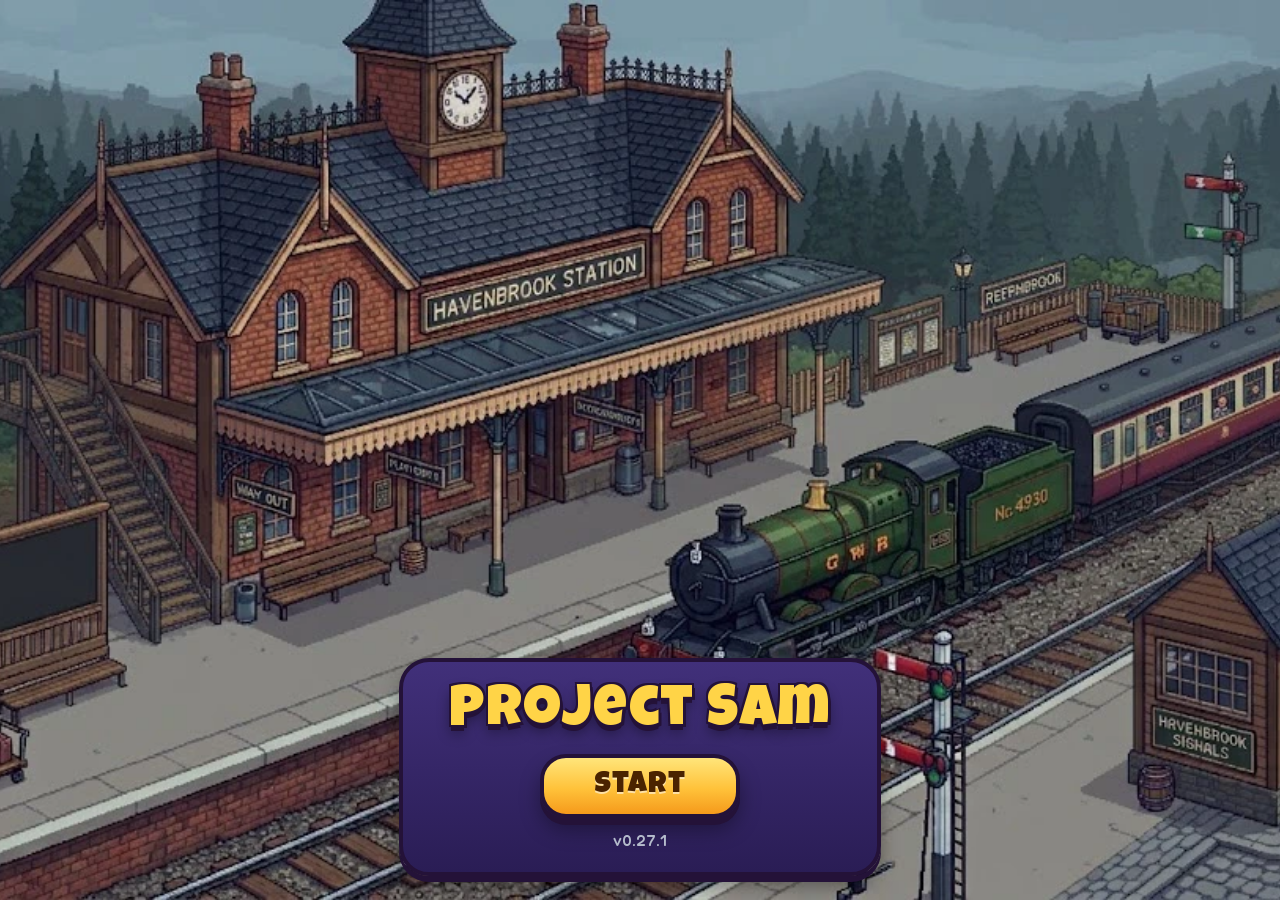
==== commit a55b79fc: "fix: multiplayer parts travel as text, so Firebase can't drop misses (v0.27.1) Firebase drops nulls " ====
--- a/index.html
+++ b/index.html
@@ -15,31 +15,31 @@
   <!-- STAMP (tools/stamp.py writes this; don't edit by hand) -->
   <script type="importmap">{
   "imports": {
-    "./js/castle-ui.js": "./js/castle-ui.js?v=0.27.0",
-    "./js/castle.js": "./js/castle.js?v=0.27.0",
-    "./js/characters.js": "./js/characters.js?v=0.27.0",
-    "./js/dialogue.js": "./js/dialogue.js?v=0.27.0",
-    "./js/engine.js": "./js/engine.js?v=0.27.0",
-    "./js/firebase-net.js": "./js/firebase-net.js?v=0.27.0",
-    "./js/fit.js": "./js/fit.js?v=0.27.0",
-    "./js/game.js": "./js/game.js?v=0.27.0",
-    "./js/lobby.js": "./js/lobby.js?v=0.27.0",
-    "./js/main.js": "./js/main.js?v=0.27.0",
-    "./js/mission-more.js": "./js/mission-more.js?v=0.27.0",
-    "./js/mission-ui.js": "./js/mission-ui.js?v=0.27.0",
-    "./js/missions.js": "./js/missions.js?v=0.27.0",
-    "./js/multiplayer-ui.js": "./js/multiplayer-ui.js?v=0.27.0",
-    "./js/net-engine.js": "./js/net-engine.js?v=0.27.0",
-    "./js/net.js": "./js/net.js?v=0.27.0",
-    "./js/puppets.js": "./js/puppets.js?v=0.27.0",
-    "./js/save.js": "./js/save.js?v=0.27.0",
-    "./js/sound.js": "./js/sound.js?v=0.27.0",
-    "./js/ui.js": "./js/ui.js?v=0.27.0",
-    "./js/version.js": "./js/version.js?v=0.27.0",
-    "./js/voice.js": "./js/voice.js?v=0.27.0"
+    "./js/castle-ui.js": "./js/castle-ui.js?v=0.27.1",
+    "./js/castle.js": "./js/castle.js?v=0.27.1",
+    "./js/characters.js": "./js/characters.js?v=0.27.1",
+    "./js/dialogue.js": "./js/dialogue.js?v=0.27.1",
+    "./js/engine.js": "./js/engine.js?v=0.27.1",
+    "./js/firebase-net.js": "./js/firebase-net.js?v=0.27.1",
+    "./js/fit.js": "./js/fit.js?v=0.27.1",
+    "./js/game.js": "./js/game.js?v=0.27.1",
+    "./js/lobby.js": "./js/lobby.js?v=0.27.1",
+    "./js/main.js": "./js/main.js?v=0.27.1",
+    "./js/mission-more.js": "./js/mission-more.js?v=0.27.1",
+    "./js/mission-ui.js": "./js/mission-ui.js?v=0.27.1",
+    "./js/missions.js": "./js/missions.js?v=0.27.1",
+    "./js/multiplayer-ui.js": "./js/multiplayer-ui.js?v=0.27.1",
+    "./js/net-engine.js": "./js/net-engine.js?v=0.27.1",
+    "./js/net.js": "./js/net.js?v=0.27.1",
+    "./js/puppets.js": "./js/puppets.js?v=0.27.1",
+    "./js/save.js": "./js/save.js?v=0.27.1",
+    "./js/sound.js": "./js/sound.js?v=0.27.1",
+    "./js/ui.js": "./js/ui.js?v=0.27.1",
+    "./js/version.js": "./js/version.js?v=0.27.1",
+    "./js/voice.js": "./js/voice.js?v=0.27.1"
   }
 }</script>
-  <link rel="stylesheet" href="css/style.css?v=0.27.0">
+  <link rel="stylesheet" href="css/style.css?v=0.27.1">
   <!-- /STAMP -->
 </head>
 <body>
@@ -364,6 +364,6 @@
     <p>Turn your phone sideways to play!</p>
   </div>
 
-  <script type="module" src="js/main.js?v=0.27.0"></script>
+  <script type="module" src="js/main.js?v=0.27.1"></script>
 </body>
 </html>
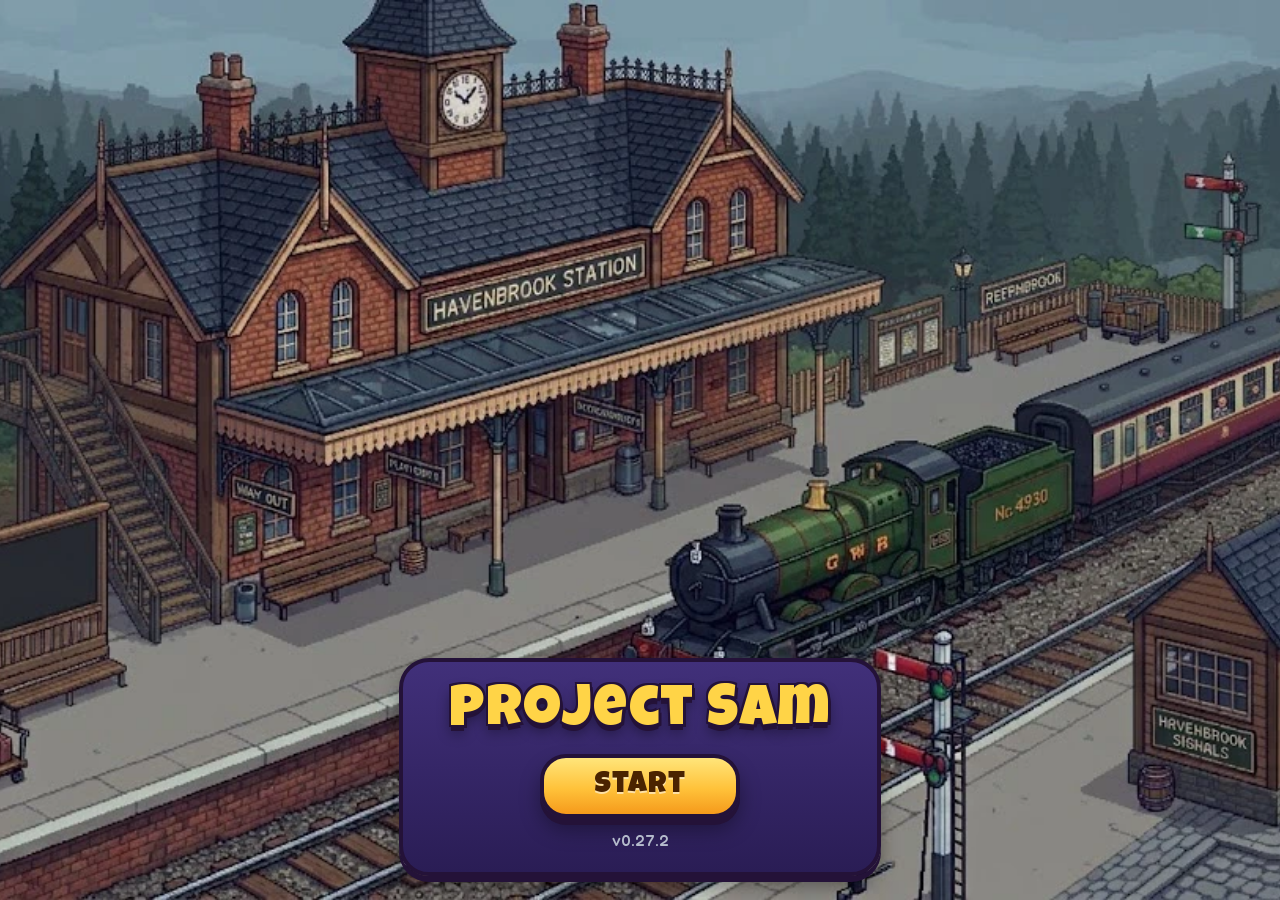
==== commit 8e52d1b5: "fix: text cut off on phones (v0.27.2) - Vote and pick cards: room above the TRAITOR ribbons, slightl" ====
--- a/index.html
+++ b/index.html
@@ -15,31 +15,31 @@
   <!-- STAMP (tools/stamp.py writes this; don't edit by hand) -->
   <script type="importmap">{
   "imports": {
-    "./js/castle-ui.js": "./js/castle-ui.js?v=0.27.1",
-    "./js/castle.js": "./js/castle.js?v=0.27.1",
-    "./js/characters.js": "./js/characters.js?v=0.27.1",
-    "./js/dialogue.js": "./js/dialogue.js?v=0.27.1",
-    "./js/engine.js": "./js/engine.js?v=0.27.1",
-    "./js/firebase-net.js": "./js/firebase-net.js?v=0.27.1",
-    "./js/fit.js": "./js/fit.js?v=0.27.1",
-    "./js/game.js": "./js/game.js?v=0.27.1",
-    "./js/lobby.js": "./js/lobby.js?v=0.27.1",
-    "./js/main.js": "./js/main.js?v=0.27.1",
-    "./js/mission-more.js": "./js/mission-more.js?v=0.27.1",
-    "./js/mission-ui.js": "./js/mission-ui.js?v=0.27.1",
-    "./js/missions.js": "./js/missions.js?v=0.27.1",
-    "./js/multiplayer-ui.js": "./js/multiplayer-ui.js?v=0.27.1",
-    "./js/net-engine.js": "./js/net-engine.js?v=0.27.1",
-    "./js/net.js": "./js/net.js?v=0.27.1",
-    "./js/puppets.js": "./js/puppets.js?v=0.27.1",
-    "./js/save.js": "./js/save.js?v=0.27.1",
-    "./js/sound.js": "./js/sound.js?v=0.27.1",
-    "./js/ui.js": "./js/ui.js?v=0.27.1",
-    "./js/version.js": "./js/version.js?v=0.27.1",
-    "./js/voice.js": "./js/voice.js?v=0.27.1"
+    "./js/castle-ui.js": "./js/castle-ui.js?v=0.27.2",
+    "./js/castle.js": "./js/castle.js?v=0.27.2",
+    "./js/characters.js": "./js/characters.js?v=0.27.2",
+    "./js/dialogue.js": "./js/dialogue.js?v=0.27.2",
+    "./js/engine.js": "./js/engine.js?v=0.27.2",
+    "./js/firebase-net.js": "./js/firebase-net.js?v=0.27.2",
+    "./js/fit.js": "./js/fit.js?v=0.27.2",
+    "./js/game.js": "./js/game.js?v=0.27.2",
+    "./js/lobby.js": "./js/lobby.js?v=0.27.2",
+    "./js/main.js": "./js/main.js?v=0.27.2",
+    "./js/mission-more.js": "./js/mission-more.js?v=0.27.2",
+    "./js/mission-ui.js": "./js/mission-ui.js?v=0.27.2",
+    "./js/missions.js": "./js/missions.js?v=0.27.2",
+    "./js/multiplayer-ui.js": "./js/multiplayer-ui.js?v=0.27.2",
+    "./js/net-engine.js": "./js/net-engine.js?v=0.27.2",
+    "./js/net.js": "./js/net.js?v=0.27.2",
+    "./js/puppets.js": "./js/puppets.js?v=0.27.2",
+    "./js/save.js": "./js/save.js?v=0.27.2",
+    "./js/sound.js": "./js/sound.js?v=0.27.2",
+    "./js/ui.js": "./js/ui.js?v=0.27.2",
+    "./js/version.js": "./js/version.js?v=0.27.2",
+    "./js/voice.js": "./js/voice.js?v=0.27.2"
   }
 }</script>
-  <link rel="stylesheet" href="css/style.css?v=0.27.1">
+  <link rel="stylesheet" href="css/style.css?v=0.27.2">
   <!-- /STAMP -->
 </head>
 <body>
@@ -364,6 +364,6 @@
     <p>Turn your phone sideways to play!</p>
   </div>
 
-  <script type="module" src="js/main.js?v=0.27.1"></script>
+  <script type="module" src="js/main.js?v=0.27.2"></script>
 </body>
 </html>
--- a/css/style.css
+++ b/css/style.css
@@ -985,3 +985,14 @@
 .leader-bar { height: 10px; }
 .leader .real-name { color: #ffe57a; }
 #mission-done { flex-shrink: 0; }
+/* Text that was cut off on phones (Gareth's screenshots, 2026-10-29). */
+.name-tag.me .real-name { color: #1d4fa8; }
+.leader-name { padding-left: 10px; }
+.castle .cards, .table .cards, .traitors-room .cards { padding: 12px 4px; }
+.castle .card, .table .card, .traitors-room .card { flex-basis: 132px; }
+.castle .card-name, .table .card-name, .traitors-room .card-name { font-size: 15px; overflow-wrap: break-word; }
+.card.player-card { padding-bottom: 18px; }
+.card.fellow-card.picked { background: linear-gradient(#ffe57a, #f5b02a); color: #3a1d00; box-shadow: 0 0 0 4px #e2453c, 0 5px 0 var(--ink); }
+.waiting { top: auto; bottom: 10px; left: auto; right: 10px; transform: none; max-width: 34cqw; font-size: 15px; padding: 6px 10px; gap: 8px; }
+.waiting button { flex-shrink: 0; }
+.card.picked .real-name, .card.me-card .real-name, .card.fellow-card.picked .real-name { color: #1d4fa8; }
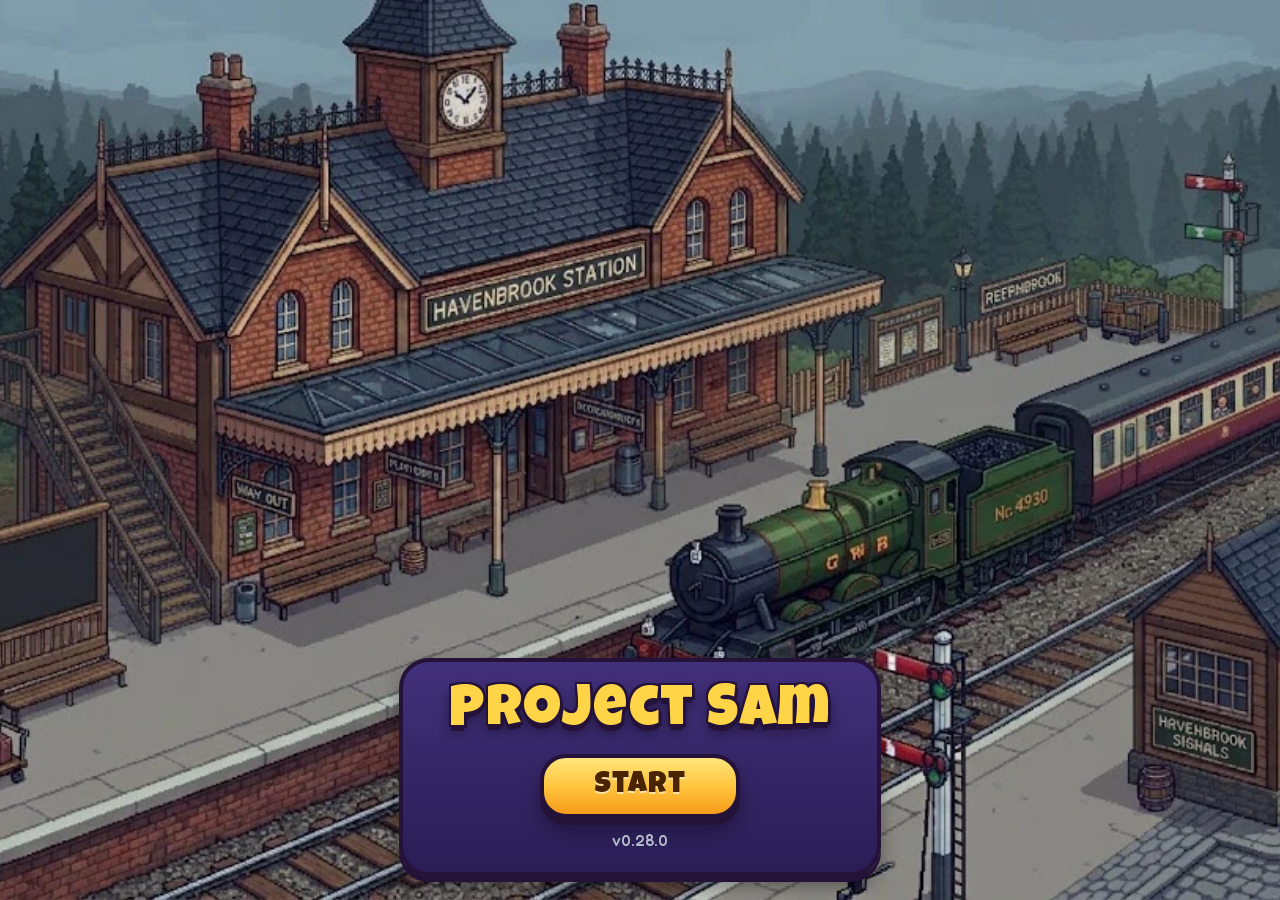
==== commit 9efaf9a7: "feat: Round Table draws: say something, vote again, then chests (v0.28.0) Gareth: a draw picked some" ====
--- a/index.html
+++ b/index.html
@@ -15,31 +15,31 @@
   <!-- STAMP (tools/stamp.py writes this; don't edit by hand) -->
   <script type="importmap">{
   "imports": {
-    "./js/castle-ui.js": "./js/castle-ui.js?v=0.27.2",
-    "./js/castle.js": "./js/castle.js?v=0.27.2",
-    "./js/characters.js": "./js/characters.js?v=0.27.2",
-    "./js/dialogue.js": "./js/dialogue.js?v=0.27.2",
-    "./js/engine.js": "./js/engine.js?v=0.27.2",
-    "./js/firebase-net.js": "./js/firebase-net.js?v=0.27.2",
-    "./js/fit.js": "./js/fit.js?v=0.27.2",
-    "./js/game.js": "./js/game.js?v=0.27.2",
-    "./js/lobby.js": "./js/lobby.js?v=0.27.2",
-    "./js/main.js": "./js/main.js?v=0.27.2",
-    "./js/mission-more.js": "./js/mission-more.js?v=0.27.2",
-    "./js/mission-ui.js": "./js/mission-ui.js?v=0.27.2",
-    "./js/missions.js": "./js/missions.js?v=0.27.2",
-    "./js/multiplayer-ui.js": "./js/multiplayer-ui.js?v=0.27.2",
-    "./js/net-engine.js": "./js/net-engine.js?v=0.27.2",
-    "./js/net.js": "./js/net.js?v=0.27.2",
-    "./js/puppets.js": "./js/puppets.js?v=0.27.2",
-    "./js/save.js": "./js/save.js?v=0.27.2",
-    "./js/sound.js": "./js/sound.js?v=0.27.2",
-    "./js/ui.js": "./js/ui.js?v=0.27.2",
-    "./js/version.js": "./js/version.js?v=0.27.2",
-    "./js/voice.js": "./js/voice.js?v=0.27.2"
+    "./js/castle-ui.js": "./js/castle-ui.js?v=0.28.0",
+    "./js/castle.js": "./js/castle.js?v=0.28.0",
+    "./js/characters.js": "./js/characters.js?v=0.28.0",
+    "./js/dialogue.js": "./js/dialogue.js?v=0.28.0",
+    "./js/engine.js": "./js/engine.js?v=0.28.0",
+    "./js/firebase-net.js": "./js/firebase-net.js?v=0.28.0",
+    "./js/fit.js": "./js/fit.js?v=0.28.0",
+    "./js/game.js": "./js/game.js?v=0.28.0",
+    "./js/lobby.js": "./js/lobby.js?v=0.28.0",
+    "./js/main.js": "./js/main.js?v=0.28.0",
+    "./js/mission-more.js": "./js/mission-more.js?v=0.28.0",
+    "./js/mission-ui.js": "./js/mission-ui.js?v=0.28.0",
+    "./js/missions.js": "./js/missions.js?v=0.28.0",
+    "./js/multiplayer-ui.js": "./js/multiplayer-ui.js?v=0.28.0",
+    "./js/net-engine.js": "./js/net-engine.js?v=0.28.0",
+    "./js/net.js": "./js/net.js?v=0.28.0",
+    "./js/puppets.js": "./js/puppets.js?v=0.28.0",
+    "./js/save.js": "./js/save.js?v=0.28.0",
+    "./js/sound.js": "./js/sound.js?v=0.28.0",
+    "./js/ui.js": "./js/ui.js?v=0.28.0",
+    "./js/version.js": "./js/version.js?v=0.28.0",
+    "./js/voice.js": "./js/voice.js?v=0.28.0"
   }
 }</script>
-  <link rel="stylesheet" href="css/style.css?v=0.27.2">
+  <link rel="stylesheet" href="css/style.css?v=0.28.0">
   <!-- /STAMP -->
 </head>
 <body>
@@ -191,7 +191,7 @@
 
     <!-- 6. The Round Table: tap who you think is a Traitor. -->
     <section id="screen-table" class="screen table" hidden>
-      <h2>Who do you think is a Traitor?</h2>
+      <h2 id="table-title">Who do you think is a Traitor?</h2>
       <div id="table-cards" class="cards"></div>
       <button id="cast-vote" class="big" disabled>Write it on my chalkboard</button>
     </section>
@@ -203,6 +203,14 @@
       <p id="tally" class="tally" hidden></p>
       <p id="most-votes" class="most-votes" hidden></p>
       <button id="to-reveal" class="big" hidden>Find out...</button>
+    </section>
+
+    <!-- A draw that's still a draw: pick a chest (Gareth). -->
+    <section id="screen-chests" class="screen table" hidden>
+      <h2>Pick a chest!</h2>
+      <p id="chest-text" class="most-votes"></p>
+      <div id="chests" class="chests"></div>
+      <button id="chests-go" class="big" hidden>Find out...</button>
     </section>
 
     <!-- 8. Banished: drum roll, then "I am a... FAITHFUL!" -->
@@ -364,6 +372,6 @@
     <p>Turn your phone sideways to play!</p>
   </div>
 
-  <script type="module" src="js/main.js?v=0.27.2"></script>
+  <script type="module" src="js/main.js?v=0.28.0"></script>
 </body>
 </html>
--- a/css/style.css
+++ b/css/style.css
@@ -996,3 +996,19 @@
 .waiting { top: auto; bottom: 10px; left: auto; right: 10px; transform: none; max-width: 34cqw; font-size: 15px; padding: 6px 10px; gap: 8px; }
 .waiting button { flex-shrink: 0; }
 .card.picked .real-name, .card.me-card .real-name, .card.fellow-card.picked .real-name { color: #1d4fa8; }
+/* A draw: the chests (Gareth). */
+.chests { display: flex; gap: 24px; justify-content: center; flex-wrap: wrap; }
+.chest { position: relative; width: 150px; min-height: 150px; display: flex; flex-direction: column; align-items: center; gap: 4px; padding: 10px; border-radius: 18px;
+  background: rgba(30, 34, 46, 0.78); border: 3px solid var(--ink); color: var(--text); }
+.chest svg { width: 120px; height: 96px; }
+.chest.picked { background: rgba(242, 193, 78, 0.5); }
+.chest.open .lid { transform: translateY(-14px) rotate(-12deg); transform-origin: 8px 36px; transition: transform 0.4s; }
+.chest-inside { position: absolute; top: 34px; left: 50%; transform: translateX(-50%); }
+img.chest-inside { width: 56px; }
+span.chest-inside { font: 400 22px var(--title-font); color: #ff7b6b; text-shadow: 0 2px 0 var(--ink); }
+.chest.safe { box-shadow: 0 0 18px 4px rgba(155, 227, 138, 0.8); }
+.chest.empty { box-shadow: 0 0 18px 4px rgba(255, 123, 107, 0.9); }
+.chest-who { font-weight: 700; text-align: center; font-size: 15px; }
+.chest:disabled { opacity: 1; }
+.chest.open .lid { transform: translate(-4px, -10px) rotate(-28deg); transform-box: fill-box; transform-origin: left bottom; }
+.chest-inside { top: 46px; }
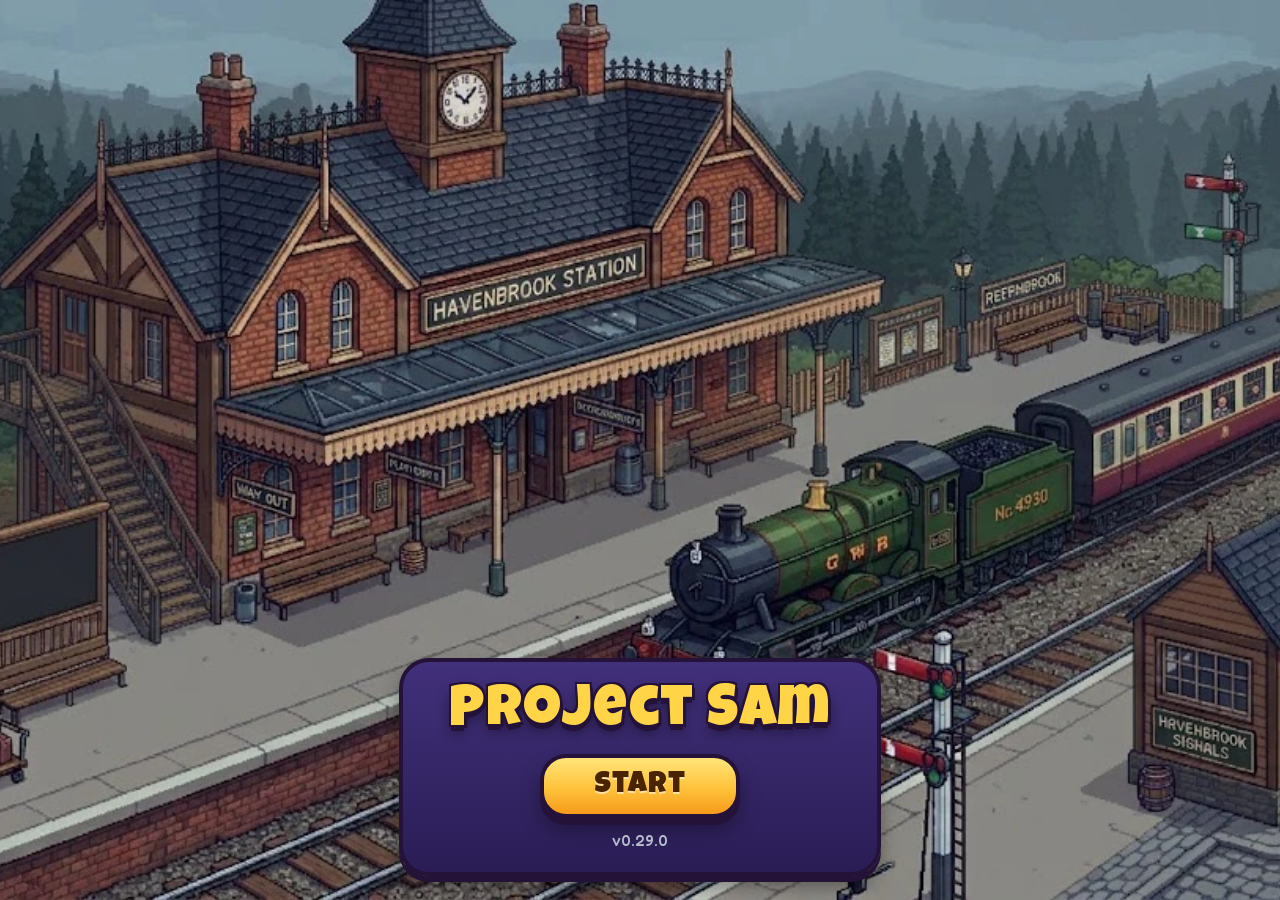
==== commit d67901c6: "fix: phone layout for the castle and lobby, shorter talk, easier jumble (v0.29.0) - Castle on wide s" ====
--- a/index.html
+++ b/index.html
@@ -15,31 +15,31 @@
   <!-- STAMP (tools/stamp.py writes this; don't edit by hand) -->
   <script type="importmap">{
   "imports": {
-    "./js/castle-ui.js": "./js/castle-ui.js?v=0.28.0",
-    "./js/castle.js": "./js/castle.js?v=0.28.0",
-    "./js/characters.js": "./js/characters.js?v=0.28.0",
-    "./js/dialogue.js": "./js/dialogue.js?v=0.28.0",
-    "./js/engine.js": "./js/engine.js?v=0.28.0",
-    "./js/firebase-net.js": "./js/firebase-net.js?v=0.28.0",
-    "./js/fit.js": "./js/fit.js?v=0.28.0",
-    "./js/game.js": "./js/game.js?v=0.28.0",
-    "./js/lobby.js": "./js/lobby.js?v=0.28.0",
-    "./js/main.js": "./js/main.js?v=0.28.0",
-    "./js/mission-more.js": "./js/mission-more.js?v=0.28.0",
-    "./js/mission-ui.js": "./js/mission-ui.js?v=0.28.0",
-    "./js/missions.js": "./js/missions.js?v=0.28.0",
-    "./js/multiplayer-ui.js": "./js/multiplayer-ui.js?v=0.28.0",
-    "./js/net-engine.js": "./js/net-engine.js?v=0.28.0",
-    "./js/net.js": "./js/net.js?v=0.28.0",
-    "./js/puppets.js": "./js/puppets.js?v=0.28.0",
-    "./js/save.js": "./js/save.js?v=0.28.0",
-    "./js/sound.js": "./js/sound.js?v=0.28.0",
-    "./js/ui.js": "./js/ui.js?v=0.28.0",
-    "./js/version.js": "./js/version.js?v=0.28.0",
-    "./js/voice.js": "./js/voice.js?v=0.28.0"
+    "./js/castle-ui.js": "./js/castle-ui.js?v=0.29.0",
+    "./js/castle.js": "./js/castle.js?v=0.29.0",
+    "./js/characters.js": "./js/characters.js?v=0.29.0",
+    "./js/dialogue.js": "./js/dialogue.js?v=0.29.0",
+    "./js/engine.js": "./js/engine.js?v=0.29.0",
+    "./js/firebase-net.js": "./js/firebase-net.js?v=0.29.0",
+    "./js/fit.js": "./js/fit.js?v=0.29.0",
+    "./js/game.js": "./js/game.js?v=0.29.0",
+    "./js/lobby.js": "./js/lobby.js?v=0.29.0",
+    "./js/main.js": "./js/main.js?v=0.29.0",
+    "./js/mission-more.js": "./js/mission-more.js?v=0.29.0",
+    "./js/mission-ui.js": "./js/mission-ui.js?v=0.29.0",
+    "./js/missions.js": "./js/missions.js?v=0.29.0",
+    "./js/multiplayer-ui.js": "./js/multiplayer-ui.js?v=0.29.0",
+    "./js/net-engine.js": "./js/net-engine.js?v=0.29.0",
+    "./js/net.js": "./js/net.js?v=0.29.0",
+    "./js/puppets.js": "./js/puppets.js?v=0.29.0",
+    "./js/save.js": "./js/save.js?v=0.29.0",
+    "./js/sound.js": "./js/sound.js?v=0.29.0",
+    "./js/ui.js": "./js/ui.js?v=0.29.0",
+    "./js/version.js": "./js/version.js?v=0.29.0",
+    "./js/voice.js": "./js/voice.js?v=0.29.0"
   }
 }</script>
-  <link rel="stylesheet" href="css/style.css?v=0.28.0">
+  <link rel="stylesheet" href="css/style.css?v=0.29.0">
   <!-- /STAMP -->
 </head>
 <body>
@@ -372,6 +372,6 @@
     <p>Turn your phone sideways to play!</p>
   </div>
 
-  <script type="module" src="js/main.js?v=0.28.0"></script>
+  <script type="module" src="js/main.js?v=0.29.0"></script>
 </body>
 </html>
--- a/css/style.css
+++ b/css/style.css
@@ -1012,3 +1012,30 @@
 .chest:disabled { opacity: 1; }
 .chest.open .lid { transform: translate(-4px, -10px) rotate(-28deg); transform-box: fill-box; transform-origin: left bottom; }
 .chest-inside { top: 46px; }
+/* Phones (Gareth, 2026-10-29). A wide screen: the castle room fills the
+   height, with the button and hint over the bottom of the picture, so
+   there's less empty black at the sides. */
+@media (min-aspect-ratio: 17/10) {
+  .stage { width: min(100cqw, calc(100cqh * 16 / 9)); }
+  .castle .walk-hint { display: none; }
+}
+/* Round Table talk: room for the coloured edges round the pictures. */
+#screen-talk .talk-lines { padding: 12px; box-sizing: border-box; }
+/* Letter Jumble: the person's picture as a clue. */
+.jumble-clue { display: flex; justify-content: center; }
+.jumble-clue .badge, .jumble-clue .portrait { width: 90px; height: 90px; }
+/* The lobby on a short screen: everything smaller, so the characters get
+   room. */
+@media (max-height: 520px) {
+  #screen-lobby { gap: 4px; }
+  #screen-lobby h2 { font-size: 28px; margin: 0; }
+  #screen-lobby .code-slot { width: 56px; height: 56px; border-radius: 12px; }
+  #screen-lobby .code-slot svg, #screen-lobby .code-slot img { transform: scale(0.7); }
+  #lobby-hint { margin: 0; font-size: 15px; }
+  .name-row { margin: 0; font-size: 17px; }
+  .name-row input { min-height: 40px; font-size: 17px; }
+  #lobby-players .who { width: auto; flex-direction: row; padding: 3px 10px; gap: 6px; }
+  #lobby-players .who .badge, #lobby-players .who .portrait { width: 36px; height: 36px; }
+  #lobby-players .who-name { font-size: 13px; }
+  #screen-lobby .cards { min-height: 45cqh; }
+}
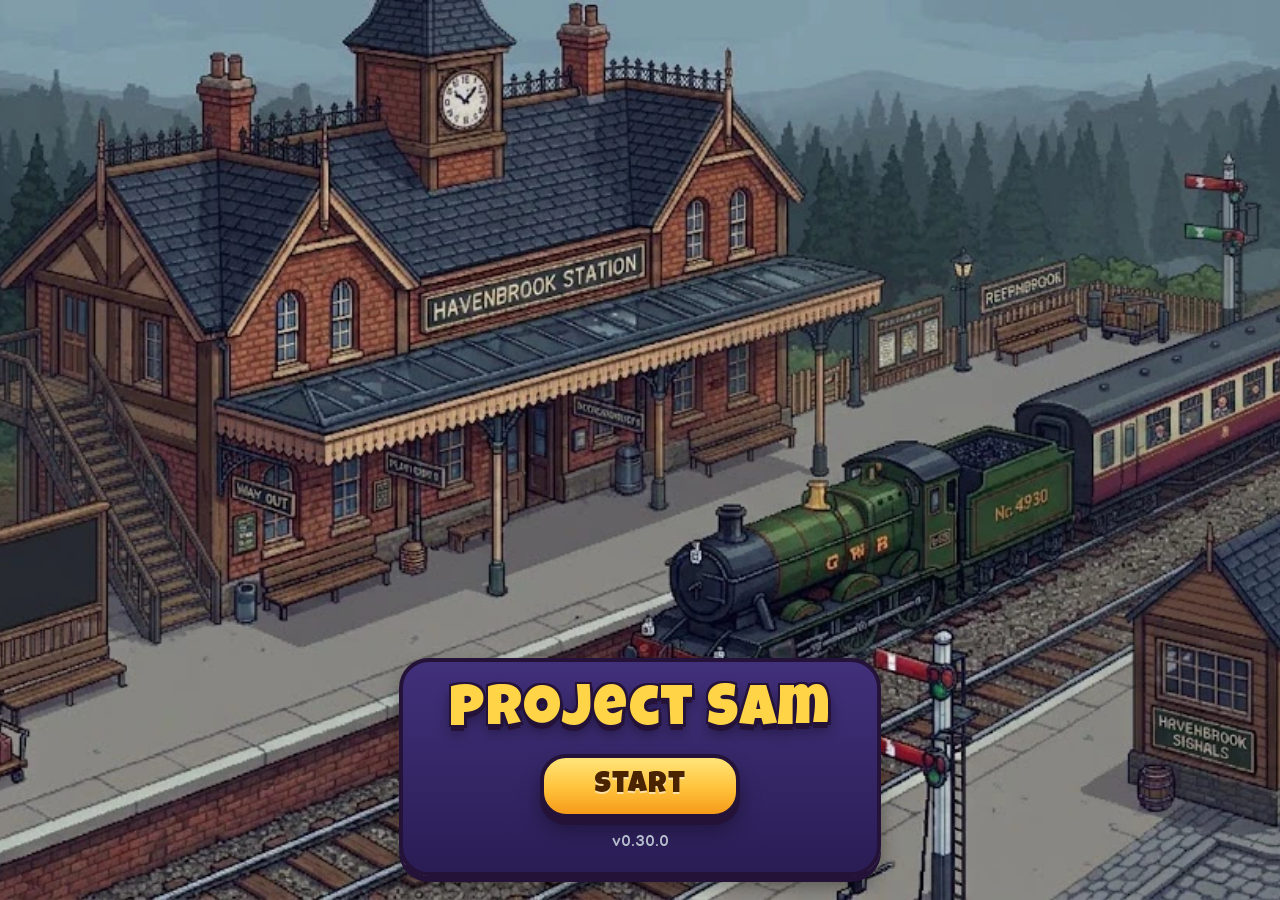
==== commit fb4d639f: "feat: pause screen can go back to the home screen (v0.30.0) Gareth: "Add an option when paused to go" ====
--- a/index.html
+++ b/index.html
@@ -15,31 +15,31 @@
   <!-- STAMP (tools/stamp.py writes this; don't edit by hand) -->
   <script type="importmap">{
   "imports": {
-    "./js/castle-ui.js": "./js/castle-ui.js?v=0.29.0",
-    "./js/castle.js": "./js/castle.js?v=0.29.0",
-    "./js/characters.js": "./js/characters.js?v=0.29.0",
-    "./js/dialogue.js": "./js/dialogue.js?v=0.29.0",
-    "./js/engine.js": "./js/engine.js?v=0.29.0",
-    "./js/firebase-net.js": "./js/firebase-net.js?v=0.29.0",
-    "./js/fit.js": "./js/fit.js?v=0.29.0",
-    "./js/game.js": "./js/game.js?v=0.29.0",
-    "./js/lobby.js": "./js/lobby.js?v=0.29.0",
-    "./js/main.js": "./js/main.js?v=0.29.0",
-    "./js/mission-more.js": "./js/mission-more.js?v=0.29.0",
-    "./js/mission-ui.js": "./js/mission-ui.js?v=0.29.0",
-    "./js/missions.js": "./js/missions.js?v=0.29.0",
-    "./js/multiplayer-ui.js": "./js/multiplayer-ui.js?v=0.29.0",
-    "./js/net-engine.js": "./js/net-engine.js?v=0.29.0",
-    "./js/net.js": "./js/net.js?v=0.29.0",
-    "./js/puppets.js": "./js/puppets.js?v=0.29.0",
-    "./js/save.js": "./js/save.js?v=0.29.0",
-    "./js/sound.js": "./js/sound.js?v=0.29.0",
-    "./js/ui.js": "./js/ui.js?v=0.29.0",
-    "./js/version.js": "./js/version.js?v=0.29.0",
-    "./js/voice.js": "./js/voice.js?v=0.29.0"
+    "./js/castle-ui.js": "./js/castle-ui.js?v=0.30.0",
+    "./js/castle.js": "./js/castle.js?v=0.30.0",
+    "./js/characters.js": "./js/characters.js?v=0.30.0",
+    "./js/dialogue.js": "./js/dialogue.js?v=0.30.0",
+    "./js/engine.js": "./js/engine.js?v=0.30.0",
+    "./js/firebase-net.js": "./js/firebase-net.js?v=0.30.0",
+    "./js/fit.js": "./js/fit.js?v=0.30.0",
+    "./js/game.js": "./js/game.js?v=0.30.0",
+    "./js/lobby.js": "./js/lobby.js?v=0.30.0",
+    "./js/main.js": "./js/main.js?v=0.30.0",
+    "./js/mission-more.js": "./js/mission-more.js?v=0.30.0",
+    "./js/mission-ui.js": "./js/mission-ui.js?v=0.30.0",
+    "./js/missions.js": "./js/missions.js?v=0.30.0",
+    "./js/multiplayer-ui.js": "./js/multiplayer-ui.js?v=0.30.0",
+    "./js/net-engine.js": "./js/net-engine.js?v=0.30.0",
+    "./js/net.js": "./js/net.js?v=0.30.0",
+    "./js/puppets.js": "./js/puppets.js?v=0.30.0",
+    "./js/save.js": "./js/save.js?v=0.30.0",
+    "./js/sound.js": "./js/sound.js?v=0.30.0",
+    "./js/ui.js": "./js/ui.js?v=0.30.0",
+    "./js/version.js": "./js/version.js?v=0.30.0",
+    "./js/voice.js": "./js/voice.js?v=0.30.0"
   }
 }</script>
-  <link rel="stylesheet" href="css/style.css?v=0.29.0">
+  <link rel="stylesheet" href="css/style.css?v=0.30.0">
   <!-- /STAMP -->
 </head>
 <body>
@@ -363,7 +363,17 @@
       <h2 id="overview-title">Who's who</h2>
       <p id="overview-pot" class="overview-pot"></p>
       <div id="overview-people" class="overview-people"></div>
-      <button id="overview-close" class="big">Back to the game</button>
+      <div id="overview-buttons" class="overview-buttons">
+        <button id="overview-close" class="big">Back to the game</button>
+        <button id="overview-home" class="big">Home screen</button>
+      </div>
+      <div id="home-check" class="home-check" hidden>
+        <p id="home-text"></p>
+        <div class="overview-buttons">
+          <button id="home-no" class="big">Stay here</button>
+          <button id="home-yes" class="big">Go home</button>
+        </div>
+      </div>
     </div>
   </div>
   <!-- Phones held upright: please turn sideways. -->
@@ -372,6 +382,6 @@
     <p>Turn your phone sideways to play!</p>
   </div>
 
-  <script type="module" src="js/main.js?v=0.29.0"></script>
+  <script type="module" src="js/main.js?v=0.30.0"></script>
 </body>
 </html>
--- a/css/style.css
+++ b/css/style.css
@@ -1039,3 +1039,12 @@
   #lobby-players .who-name { font-size: 13px; }
   #screen-lobby .cards { min-height: 45cqh; }
 }
+/* Pause: back to the game, or home. */
+.overview-buttons { display: flex; flex-wrap: wrap; justify-content: center; gap: 12px; }
+.overview-buttons[hidden], .home-check[hidden] { display: none; }
+.home-check { display: flex; flex-direction: column; align-items: center; gap: 8px; }
+.home-check p { margin: 0; font-size: 20px; font-weight: 700; text-align: center; }
+/* The buttons stay on screen; on a phone, only the people scroll. */
+.overview { overflow: hidden; box-sizing: border-box; }
+.overview > * { flex-shrink: 0; }
+.overview > .overview-people { flex: 1 1 0; min-height: 0; overflow-y: auto; touch-action: pan-y; align-content: flex-start; padding: 8px; }
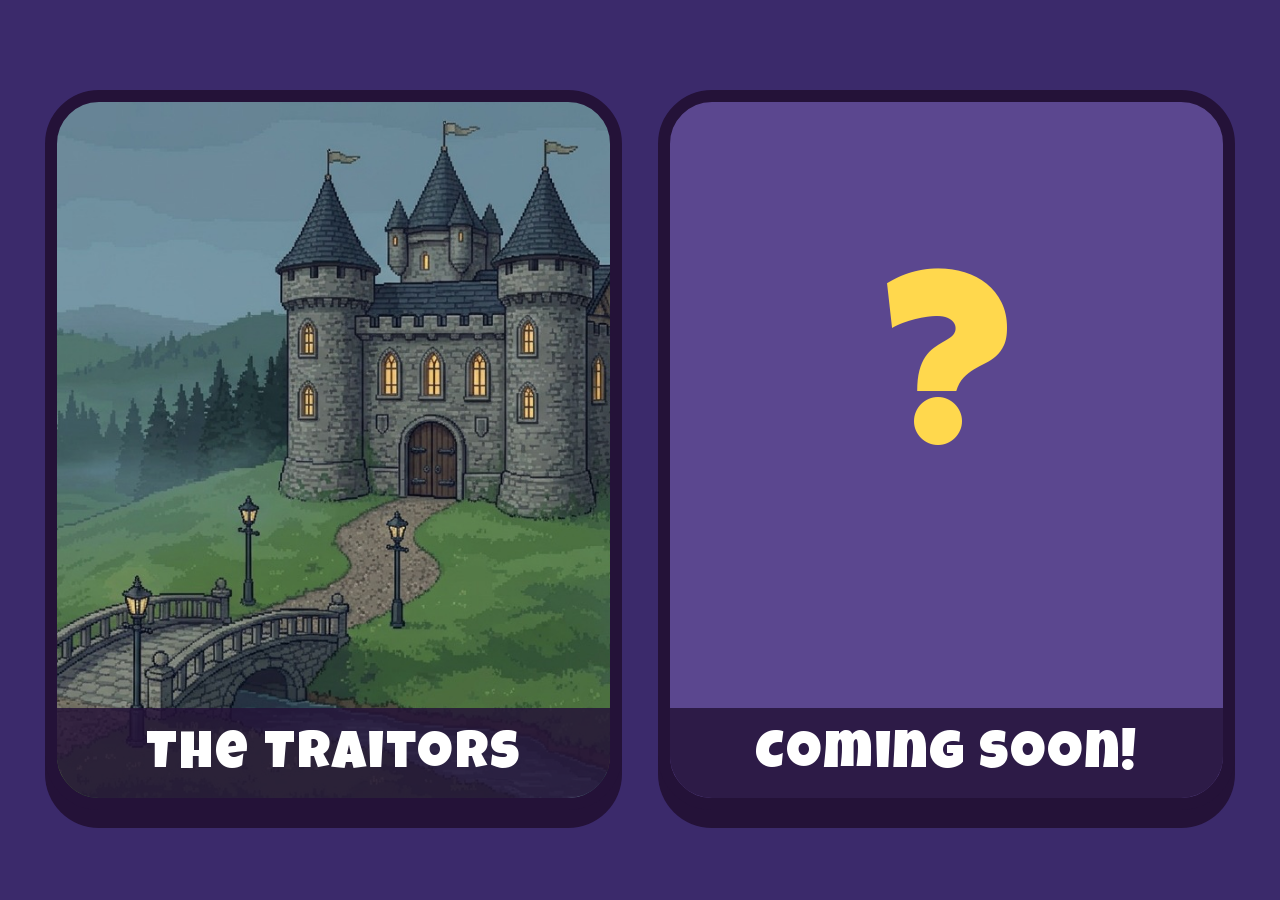
==== commit 560b537b: "feat: Sam's home page, with The Traitors in its own folder (v0.31.0) Gareth: "a home page like charl" ====
--- a/index.html
+++ b/index.html
@@ -2,386 +2,84 @@
 <html lang="en-GB">
 <head>
   <meta charset="utf-8">
-  <!-- Fill the iPad screen, no pinch or double-tap zoom while playing. -->
+  <!-- Sam's home page: pick a game (Gareth, 2026-11-01, like Charlie's). It
+       replaces The Traitors' old Start screen. Each game is in its own
+       folder with its own tests. -->
   <meta name="viewport" content="width=device-width, initial-scale=1, maximum-scale=1, user-scalable=no, viewport-fit=cover">
-  <!-- Added to the Home Screen, it opens full screen like an app. -->
   <meta name="apple-mobile-web-app-capable" content="yes">
   <meta name="mobile-web-app-capable" content="yes">
   <meta name="apple-mobile-web-app-status-bar-style" content="black-translucent">
+  <meta name="apple-mobile-web-app-title" content="Sam's Games">
   <!-- The Home Screen icon: the castle (Sam). -->
-  <link rel="apple-touch-icon" href="assets/icons/apple-touch-icon.png">
-  <meta name="apple-mobile-web-app-title" content="Project Sam">
-  <title>Project Sam</title>
-  <!-- STAMP (tools/stamp.py writes this; don't edit by hand) -->
-  <script type="importmap">{
-  "imports": {
-    "./js/castle-ui.js": "./js/castle-ui.js?v=0.30.0",
-    "./js/castle.js": "./js/castle.js?v=0.30.0",
-    "./js/characters.js": "./js/characters.js?v=0.30.0",
-    "./js/dialogue.js": "./js/dialogue.js?v=0.30.0",
-    "./js/engine.js": "./js/engine.js?v=0.30.0",
-    "./js/firebase-net.js": "./js/firebase-net.js?v=0.30.0",
-    "./js/fit.js": "./js/fit.js?v=0.30.0",
-    "./js/game.js": "./js/game.js?v=0.30.0",
-    "./js/lobby.js": "./js/lobby.js?v=0.30.0",
-    "./js/main.js": "./js/main.js?v=0.30.0",
-    "./js/mission-more.js": "./js/mission-more.js?v=0.30.0",
-    "./js/mission-ui.js": "./js/mission-ui.js?v=0.30.0",
-    "./js/missions.js": "./js/missions.js?v=0.30.0",
-    "./js/multiplayer-ui.js": "./js/multiplayer-ui.js?v=0.30.0",
-    "./js/net-engine.js": "./js/net-engine.js?v=0.30.0",
-    "./js/net.js": "./js/net.js?v=0.30.0",
-    "./js/puppets.js": "./js/puppets.js?v=0.30.0",
-    "./js/save.js": "./js/save.js?v=0.30.0",
-    "./js/sound.js": "./js/sound.js?v=0.30.0",
-    "./js/ui.js": "./js/ui.js?v=0.30.0",
-    "./js/version.js": "./js/version.js?v=0.30.0",
-    "./js/voice.js": "./js/voice.js?v=0.30.0"
-  }
-}</script>
-  <link rel="stylesheet" href="css/style.css?v=0.30.0">
-  <!-- /STAMP -->
+  <link rel="apple-touch-icon" href="traitors/assets/icons/apple-touch-icon.png">
+  <link rel="icon" href="traitors/assets/icons/apple-touch-icon.png">
+  <title>Sam's Games</title>
+  <style>
+    @font-face { font-family: "Luckiest Guy"; src: url("traitors/assets/fonts/luckiest-guy.woff2") format("woff2"); font-display: swap; }
+    html, body {
+      margin: 0;
+      height: 100%;
+      background: #3b2a6b;
+      overflow: hidden;
+      -webkit-user-select: none;
+      user-select: none;
+      -webkit-tap-highlight-color: transparent;
+      touch-action: manipulation;
+      font-family: "Luckiest Guy", ui-rounded, system-ui, sans-serif;
+    }
+    /* Big picture tiles, side by side on a landscape screen and one above
+       the other held upright, clear of the rounded corners. */
+    #games {
+      position: fixed;
+      inset: 0;
+      display: flex;
+      gap: 4vmin;
+      align-items: center;
+      justify-content: center;
+      padding: max(5vmin, env(safe-area-inset-top)) max(5vmin, env(safe-area-inset-right))
+               max(5vmin, env(safe-area-inset-bottom)) max(5vmin, env(safe-area-inset-left));
+      box-sizing: border-box;
+    }
+    @media (orientation: portrait) { #games { flex-direction: column; } }
+    .game {
+      position: relative;
+      flex: 1 1 0;
+      width: 100%;
+      height: 100%;
+      max-height: 80vmin;
+      border-radius: 6vmin;
+      border: 1.4vmin solid #241238;
+      overflow: hidden;
+      box-shadow: 0 2vmin 0 #241238;
+      box-sizing: border-box;
+      display: block;
+      color: #fff;
+      text-decoration: none;
+    }
+    a.game:active { transform: translateY(1vmin); box-shadow: 0 1vmin 0 #241238; }
+    /* The name along the bottom of each tile. */
+    .name {
+      position: absolute; left: 0; right: 0; bottom: 0;
+      padding: 2.4vmin 2vmin 1.6vmin;
+      text-align: center;
+      font-size: max(22px, 6vmin);
+      letter-spacing: 0.04em;
+      background: rgba(36, 18, 56, 0.82);
+    }
+    #traitors { background: #241238 url("traitors/assets/castle.jpg") center / cover no-repeat; }
+    /* Sam's new game: waiting for its name and picture. */
+    #new-game { background: #5b478f; }
+    #new-game .mark {
+      position: absolute; inset: 0 0 18% 0;
+      display: flex; align-items: center; justify-content: center;
+      font-size: max(70px, 26vmin); color: #ffd84d;
+    }
+  </style>
 </head>
 <body>
-  <!-- 1. The station: Sam's picture and a Start button. -->
-  <!-- The whole game, designed at iPad size and shrunk evenly to fit
-       smaller screens (phones), by js/fit.js. -->
-  <div id="app">
-    <section id="screen-station" class="screen station">
-      <img id="station-picture" src="assets/station.webp" alt="Havenbrook Station">
-      <div class="station-panel">
-        <h1 id="title">Project Sam</h1>
-        <button id="carry-on" class="big" hidden>Carry on</button>
-        <button id="rejoin" class="big" hidden>Rejoin your game</button>
-        <button id="start" class="big">Start</button>
-        <button id="debug" class="big" hidden>Test a mission</button>
-        <p id="version">v0.0.0</p>
-      </div>
-    </section>
-
-    <!-- 2. Who do you want to be? -->
-    <!-- Phase 8: single player or multiplayer (Sam), with icons. -->
-    <section id="screen-mode" class="screen pick" hidden>
-      <h2>How do you want to play?</h2>
-      <div class="mode-buttons">
-        <button id="mode-single" class="big mode-button"><span class="mode-icon" data-icon="one"></span>Single player</button>
-        <button id="mode-multi" class="big mode-button"><span class="mode-icon" data-icon="many"></span>Multiplayer</button>
-      </div>
-      <button id="mode-back" class="small">Back</button>
-    </section>
-
-    <section id="screen-multi" class="screen pick" hidden>
-      <h2>Multiplayer</h2>
-      <p class="hint">Everyone plays on their own iPad or phone. Keep your role secret!</p>
-      <div class="mode-buttons">
-        <button id="multi-host" class="big mode-button"><span class="mode-icon" data-icon="crown"></span>Host a game</button>
-        <button id="multi-join" class="big mode-button"><span class="mode-icon" data-icon="key"></span>Join a game</button>
-      </div>
-      <p id="multi-error" class="most-votes" hidden></p>
-      <button id="multi-back" class="small">Back</button>
-    </section>
-
-    <section id="screen-mp-join" class="screen pick" hidden>
-      <h2>Type the code</h2>
-      <p class="hint">Ask the host for the 4 symbols on their screen.</p>
-      <div id="mp-join-slots" class="code-slots"></div>
-      <div id="mp-join-symbols" class="symbol-buttons"></div>
-      <p id="mp-join-error" class="most-votes" hidden></p>
-      <div class="mode-buttons">
-        <button id="mp-join-clear" class="small">Start again</button>
-        <button id="mp-join-go" class="big" disabled>Join</button>
-      </div>
-      <button id="mp-join-back" class="small">Back</button>
-    </section>
-
-    <section id="screen-lobby" class="screen pick" hidden>
-      <h2 id="lobby-title">Your game</h2>
-      <div id="lobby-code" class="code-slots"></div>
-      <p id="lobby-hint" class="hint"></p>
-      <label id="lobby-name-row" class="name-row">Your first name
-        <input id="lobby-name" type="text" maxlength="12" autocomplete="off" autocapitalize="words" spellcheck="false" placeholder="Type it here">
-      </label>
-      <div id="lobby-players" class="final-votes"></div>
-      <div id="lobby-cards" class="cards"></div>
-      <button id="lobby-start" class="big" hidden disabled>Start the game</button>
-      <div id="lobby-soon" class="mission-result" hidden>
-        <p>The game has started! Multiplayer is still being built, so this is as far as it goes for now.</p>
-        <button id="lobby-leave" class="big">Back to the station</button>
-      </div>
-    </section>
-
-    <section id="screen-pick" class="screen pick" hidden>
-      <h2>Who do you want to be?</h2>
-      <div id="cards" class="cards"></div>
-      <button id="choose" class="big" disabled>Choose</button>
-    </section>
-
-    <!-- 3. Who you are, and your secret: Faithful or Traitor. The castle
-         comes next (Phase 3). -->
-    <section id="screen-ready" class="screen ready" hidden>
-      <div id="ready-badge" class="badge big-badge"></div>
-      <h2 id="ready-who"></h2>
-      <p id="ready-side" class="ready-side"></p>
-      <p class="ready-next">The train to the castle leaves soon...</p>
-      <button id="to-castle" class="big">All aboard!</button>
-    </section>
-
-    <!-- 3b. The train ride to the castle (the steam train sound plays here). -->
-    <section id="screen-train" class="screen train" hidden>
-      <h2 class="train-text">All aboard! The train is taking you to the castle...</h2>
-    </section>
-
-    <!-- 4. The castle: walk around the rooms as a paper puppet (castle-ui.js,
-         puppets.js). Tap the floor to walk, a door to change room, someone to
-         chat. -->
-    <section id="screen-castle" class="screen castle" hidden>
-      <div id="stage" class="stage">
-        <img id="room-picture" class="room-picture" alt="">
-        <div id="puppets" class="puppets"></div>
-        <!-- Names in their own layer on top, spaced apart: easy to tap. -->
-        <div id="names" class="names"></div>
-        <button id="door-left" class="door door-left"></button>
-        <button id="door-right" class="door door-right"></button>
-      </div>
-      <div class="topbar castle-top">
-        <h2 id="castle-day">Day 1 at the castle</h2>
-        <button id="voices" class="small">Voices: On</button>
-      </div>
-      <p id="fellows" class="fellows" hidden></p>
-      <p id="no-murder" class="no-murder" hidden>No murder tonight</p>
-      <p id="room-name" class="room-name"></p>
-      <p class="hint walk-hint">Tap the floor to walk. Tap someone to chat.</p>
-      <button id="to-table" class="big table-button">Go to the Round Table</button>
-    </section>
-
-    <!-- 5. A chat: pick a question, they answer. -->
-    <section id="screen-chat" class="screen chat" hidden>
-      <div id="chat-picture" class="chat-picture"></div>
-      <h2 id="chat-name"></h2>
-      <div id="bubble" class="bubble" hidden>
-        <p id="bubble-text"></p>
-        <ol id="bubble-list" class="bubble-list" hidden></ol>
-      </div>
-      <div id="questions" class="questions"></div>
-      <button id="chat-back" class="big">Back</button>
-    </section>
-
-    <!-- 5a. Joining two people who are chatting. -->
-    <section id="screen-join" class="screen chat" hidden>
-      <div id="join-pictures" class="join-pictures"></div>
-      <h2 id="join-names"></h2>
-      <div class="bubble"><p><b id="join-who"></b> <span id="join-text"></span></p></div>
-      <div id="join-actions" class="join-actions"></div>
-      <button id="join-back" class="big">Back</button>
-    </section>
-
-    <!-- 5b. Round Table talk: people accuse and defend; Sam joins in. -->
-    <!-- The slow-motion walk to the Round Table, every day (Sam). -->
-    <section id="screen-walk" class="screen table walk" hidden>
-      <h2 id="walk-title">The Round Table</h2>
-      <div id="walk-line" class="walk-line"></div>
-    </section>
-
-    <section id="screen-talk" class="screen table" hidden>
-      <h2>The Round Table</h2>
-      <div id="talk-lines" class="talk-lines"></div>
-      <div id="talk-options" class="questions" hidden></div>
-      <button id="to-vote" class="big" hidden>Time to vote</button>
-    </section>
-
-    <!-- 6. The Round Table: tap who you think is a Traitor. -->
-    <section id="screen-table" class="screen table" hidden>
-      <h2 id="table-title">Who do you think is a Traitor?</h2>
-      <div id="table-cards" class="cards"></div>
-      <button id="cast-vote" class="big" disabled>Write it on my chalkboard</button>
-    </section>
-
-    <!-- 7. Everyone shows their chalkboard. -->
-    <section id="screen-votes" class="screen table" hidden>
-      <h2>The votes</h2>
-      <div id="boards" class="boards"></div>
-      <p id="tally" class="tally" hidden></p>
-      <p id="most-votes" class="most-votes" hidden></p>
-      <button id="to-reveal" class="big" hidden>Find out...</button>
-    </section>
-
-    <!-- A draw that's still a draw: pick a chest (Gareth). -->
-    <section id="screen-chests" class="screen table" hidden>
-      <h2>Pick a chest!</h2>
-      <p id="chest-text" class="most-votes"></p>
-      <div id="chests" class="chests"></div>
-      <button id="chests-go" class="big" hidden>Find out...</button>
-    </section>
-
-    <!-- 8. Banished: drum roll, then "I am a... FAITHFUL!" -->
-    <section id="screen-banished" class="screen table" hidden>
-      <div id="banished-picture"></div>
-      <h2 id="banished-name"></h2>
-      <p id="reveal" class="reveal"></p>
-      <div id="after-reveal" hidden>
-        <button id="next-day" class="big">Night falls...</button>
-      </div>
-      <div id="game-over" class="game-over" hidden>
-        <p id="game-over-text"></p>
-        <button id="play-again" class="big">Play again</button>
-      </div>
-    </section>
-
-    <!-- The final after day 12: end it, or banish again? (Sam) -->
-    <!-- The final at the fire pit (Sam's drawings): green flame to end the
-         game, red flame to banish again. -->
-    <section id="screen-final" class="screen table final" hidden>
-      <h2>The final!</h2>
-      <p id="final-text" class="most-votes final-text"></p>
-      <div id="final-choice" class="final-choice"></div>
-      <div id="final-stage" class="final-stage" hidden>
-        <div id="final-speaker" class="final-speaker"></div>
-        <div class="pit">
-          <img id="final-flame" class="flame" alt="" hidden>
-          <img class="fire-pit" src="assets/final/fire-pit.png" alt="The fire pit">
-        </div>
-      </div>
-      <div id="final-votes" class="final-votes"></div>
-      <p id="final-result" class="most-votes" hidden></p>
-      <button id="final-next" class="big" hidden></button>
-    </section>
-
-    <!-- The end: the big reveal, the money, a party, every Traitor (Sam). -->
-    <section id="screen-ending" class="screen table ending" hidden>
-      <h2 id="ending-title">The big reveal!</h2>
-      <div id="ending-reveal" class="final-votes"></div>
-      <div id="ending-result" class="ending-result" hidden>
-        <p id="ending-winner" class="reveal"></p>
-        <p id="ending-money" class="most-votes"></p>
-        <p class="gone-title">All the Traitors this game</p>
-        <div id="ending-traitors" class="final-votes"></div>
-        <button id="ending-play-again" class="big">Play again</button>
-      </div>
-      <div id="confetti" class="confetti" hidden></div>
-    </section>
-
-    <!-- 9. Night, for a Faithful: wait... is there a letter? -->
-    <section id="screen-night" class="screen night" hidden>
-      <h2 id="night-title">Night falls...</h2>
-      <p id="night-text" class="night-text">The Traitors are meeting in secret.</p>
-      <!-- A sealed letter: tap it to open (Gareth). -->
-      <button id="envelope" class="envelope" hidden>
-        <span class="envelope-flap"></span>
-        <span class="wax-seal">T</span>
-        <span class="envelope-label">Tap to open</span>
-      </button>
-      <div id="letter" class="letter" hidden>
-        <p>By order of the Traitors,</p>
-        <p id="letter-big" class="letter-big">you have been murdered.</p>
-      </div>
-      <button id="to-breakfast" class="big" hidden>Go to breakfast</button>
-      <div id="night-over" class="game-over" hidden>
-        <button id="night-play-again" class="big">Play again</button>
-      </div>
-    </section>
-
-    <!-- 10. Night, for a Traitor: the secret meeting. You pick. -->
-    <section id="screen-traitors" class="screen traitors-room" hidden>
-      <h2>The Traitors' secret meeting</h2>
-      <div id="traitor-ideas" class="ideas"></div>
-      <p id="meeting-hint" class="hint">Who will the Traitors murder tonight? You pick.</p>
-      <div id="victim-cards" class="cards"></div>
-      <button id="murder" class="big" disabled>Send the letter</button>
-    </section>
-
-    <!-- 11. Breakfast: people arrive in little groups. Who's missing? -->
-    <!-- Debug menu (address ends ?debug): play any mission on its own. -->
-    <section id="screen-debug" class="screen mission" hidden>
-      <h2>Test a mission</h2>
-      <div id="debug-missions" class="questions"></div>
-      <button id="debug-back" class="big">Back</button>
-    </section>
-
-    <!-- Today's mission (docs/missions.md). -->
-    <section id="screen-mission" class="screen mission" hidden>
-      <h2 id="mission-name"></h2>
-      <p id="mission-how" class="mission-how"></p>
-      <p id="mission-status" class="mission-status"></p>
-      <div id="bells" class="bells" hidden></div>
-      <div id="pies" class="pies" hidden></div>
-      <div id="catapult" class="catapult" hidden></div>
-      <div id="mission-play" class="mission-play" hidden></div>
-      <div id="cooking" class="cooking" hidden>
-        <div class="diner"><div id="diner-picture"></div><p id="diner-clue" class="diner-clue"></p></div>
-        <div id="trucks" class="trucks"></div>
-        <button id="serve" class="big" disabled>Serve dinner!</button>
-      </div>
-      <button id="mission-go" class="big">Start the mission</button>
-      <div id="mission-result" class="mission-result" hidden>
-        <p id="mission-score"></p>
-        <p id="mission-pot"></p>
-        <p id="mission-extra"></p>
-        <p id="mission-shield"></p>
-        <div id="mission-leaders" class="leaders"></div>
-        <button id="mission-done" class="big">Go to the castle</button>
-      </div>
-    </section>
-
-    <section id="screen-breakfast" class="screen breakfast" hidden>
-      <h2>Breakfast</h2>
-      <div id="arrivals" class="arrivals"></div>
-      <!-- The missing one, in a big panel; a red X is drawn across them. -->
-      <div id="crossout" class="crossout" hidden>
-        <div class="crossout-frame">
-          <div id="crossout-picture"></div>
-          <svg class="red-x" viewBox="0 0 100 100" preserveAspectRatio="none" aria-hidden="true">
-            <line x1="6" y1="6" x2="94" y2="94" pathLength="1"/>
-            <line x1="94" y1="6" x2="6" y2="94" pathLength="1"/>
-          </svg>
-        </div>
-        <p id="missing" class="most-votes"></p>
-      </div>
-      <!-- Then everyone: the ones who have gone are crossed out. -->
-      <div id="gone-box" class="gone-box" hidden>
-        <p class="gone-title">Everyone at the castle</p>
-        <div id="gone" class="gone-row"></div>
-      </div>
-      <div id="quiet-news" class="quiet-news" hidden>
-        <p class="quiet-title">Announcement for TONIGHT</p>
-        <p>After today's Round Table, the Traitors will NOT murder anyone tonight.</p>
-      </div>
-      <p id="dagger-news" class="most-votes dagger-news" hidden></p>
-      <button id="start-day" class="big" hidden>Start the day</button>
-      <div id="breakfast-over" class="game-over" hidden>
-        <p id="breakfast-over-text"></p>
-        <button id="breakfast-play-again" class="big">Play again</button>
-      </div>
-    </section>
-    <!-- Multiplayer: who we're waiting for; the host can stop waiting. -->
-    <div id="waiting" class="waiting" hidden>
-      <span id="waiting-text"></span>
-      <button id="dont-wait" class="small" hidden>Don't wait</button>
-    </div>
-    <!-- Pause: who's who (Gareth). -->
-    <button id="pause" class="pause" hidden aria-label="Pause">||</button>
-    <div id="overview" class="overview" hidden>
-      <h2 id="overview-title">Who's who</h2>
-      <p id="overview-pot" class="overview-pot"></p>
-      <div id="overview-people" class="overview-people"></div>
-      <div id="overview-buttons" class="overview-buttons">
-        <button id="overview-close" class="big">Back to the game</button>
-        <button id="overview-home" class="big">Home screen</button>
-      </div>
-      <div id="home-check" class="home-check" hidden>
-        <p id="home-text"></p>
-        <div class="overview-buttons">
-          <button id="home-no" class="big">Stay here</button>
-          <button id="home-yes" class="big">Go home</button>
-        </div>
-      </div>
-    </div>
+  <div id="games">
+    <a class="game" id="traitors" href="traitors/"><span class="name">The Traitors</span></a>
+    <div class="game" id="new-game"><span class="mark" aria-hidden="true">?</span><span class="name">Coming soon!</span></div>
   </div>
-  <!-- Phones held upright: please turn sideways. -->
-  <div id="turn" class="turn" hidden>
-    <div class="turn-phone"></div>
-    <p>Turn your phone sideways to play!</p>
-  </div>
-
-  <script type="module" src="js/main.js?v=0.30.0"></script>
 </body>
 </html>
